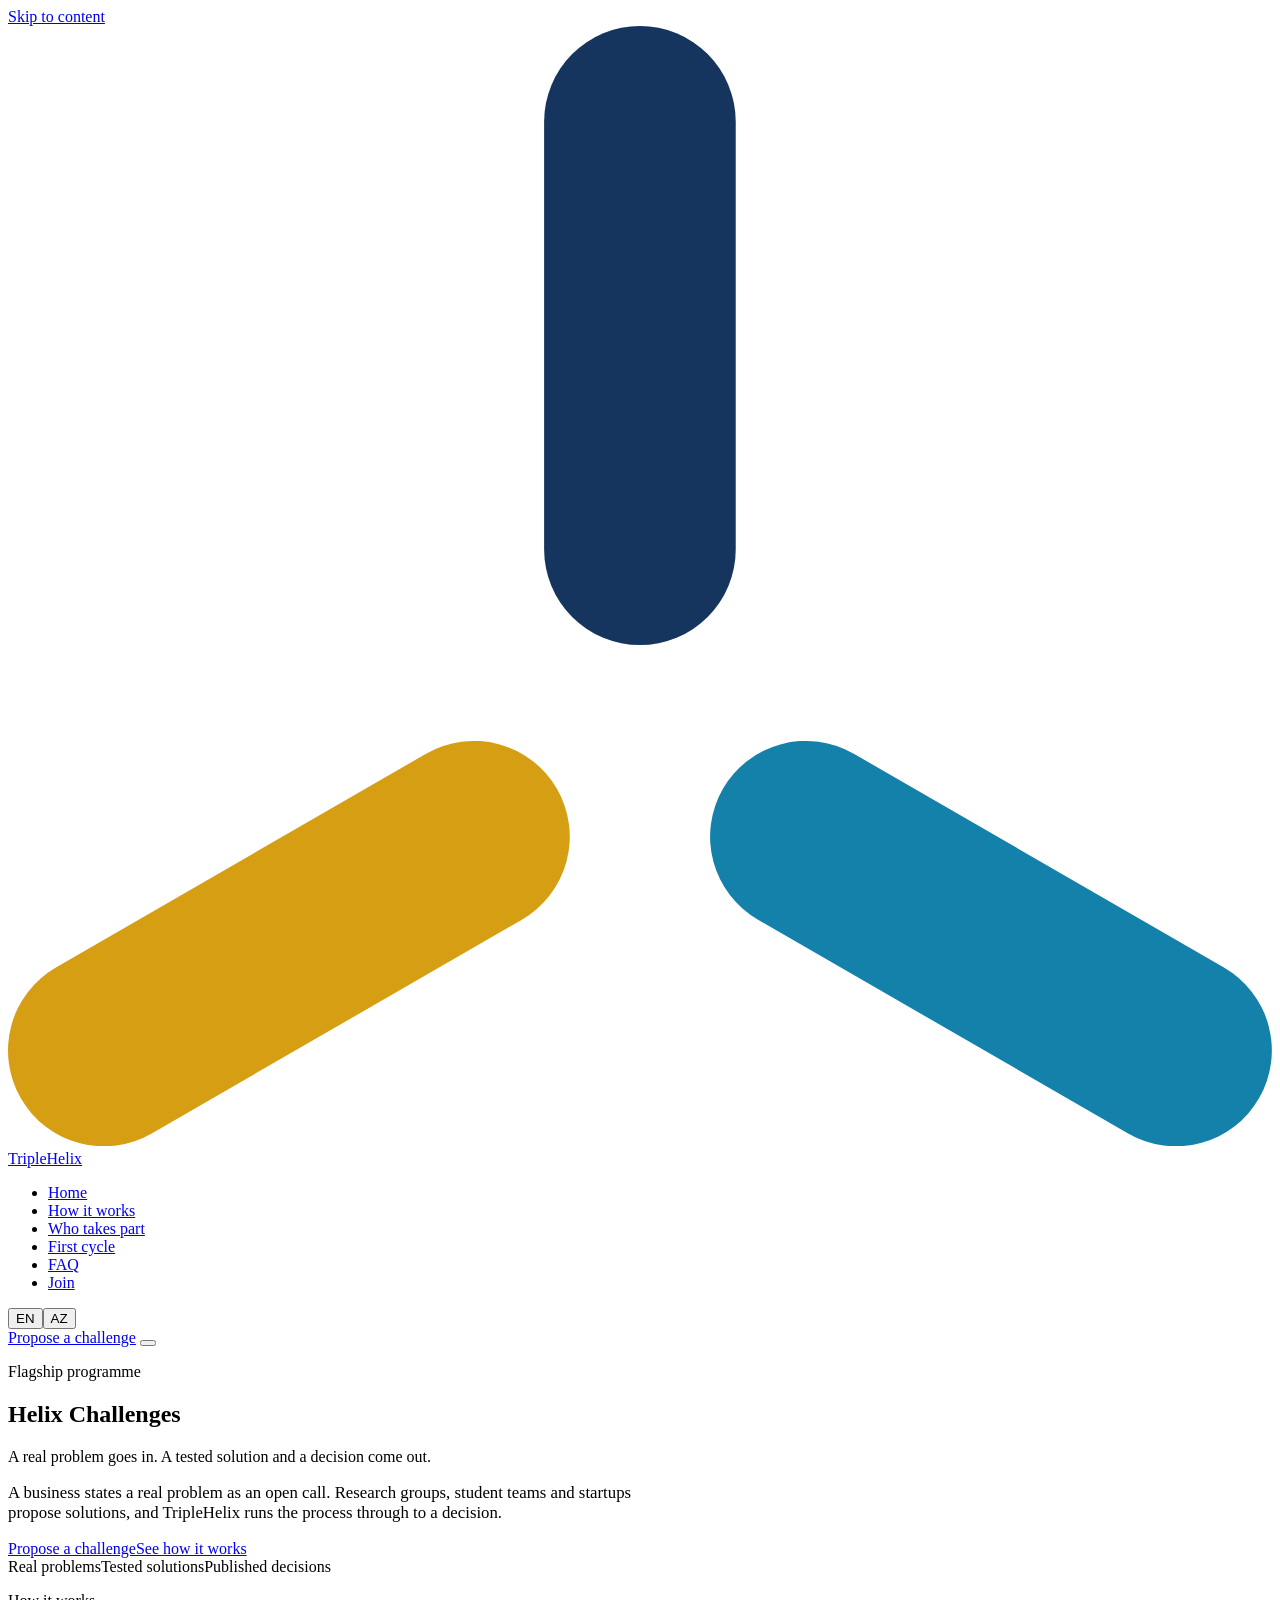
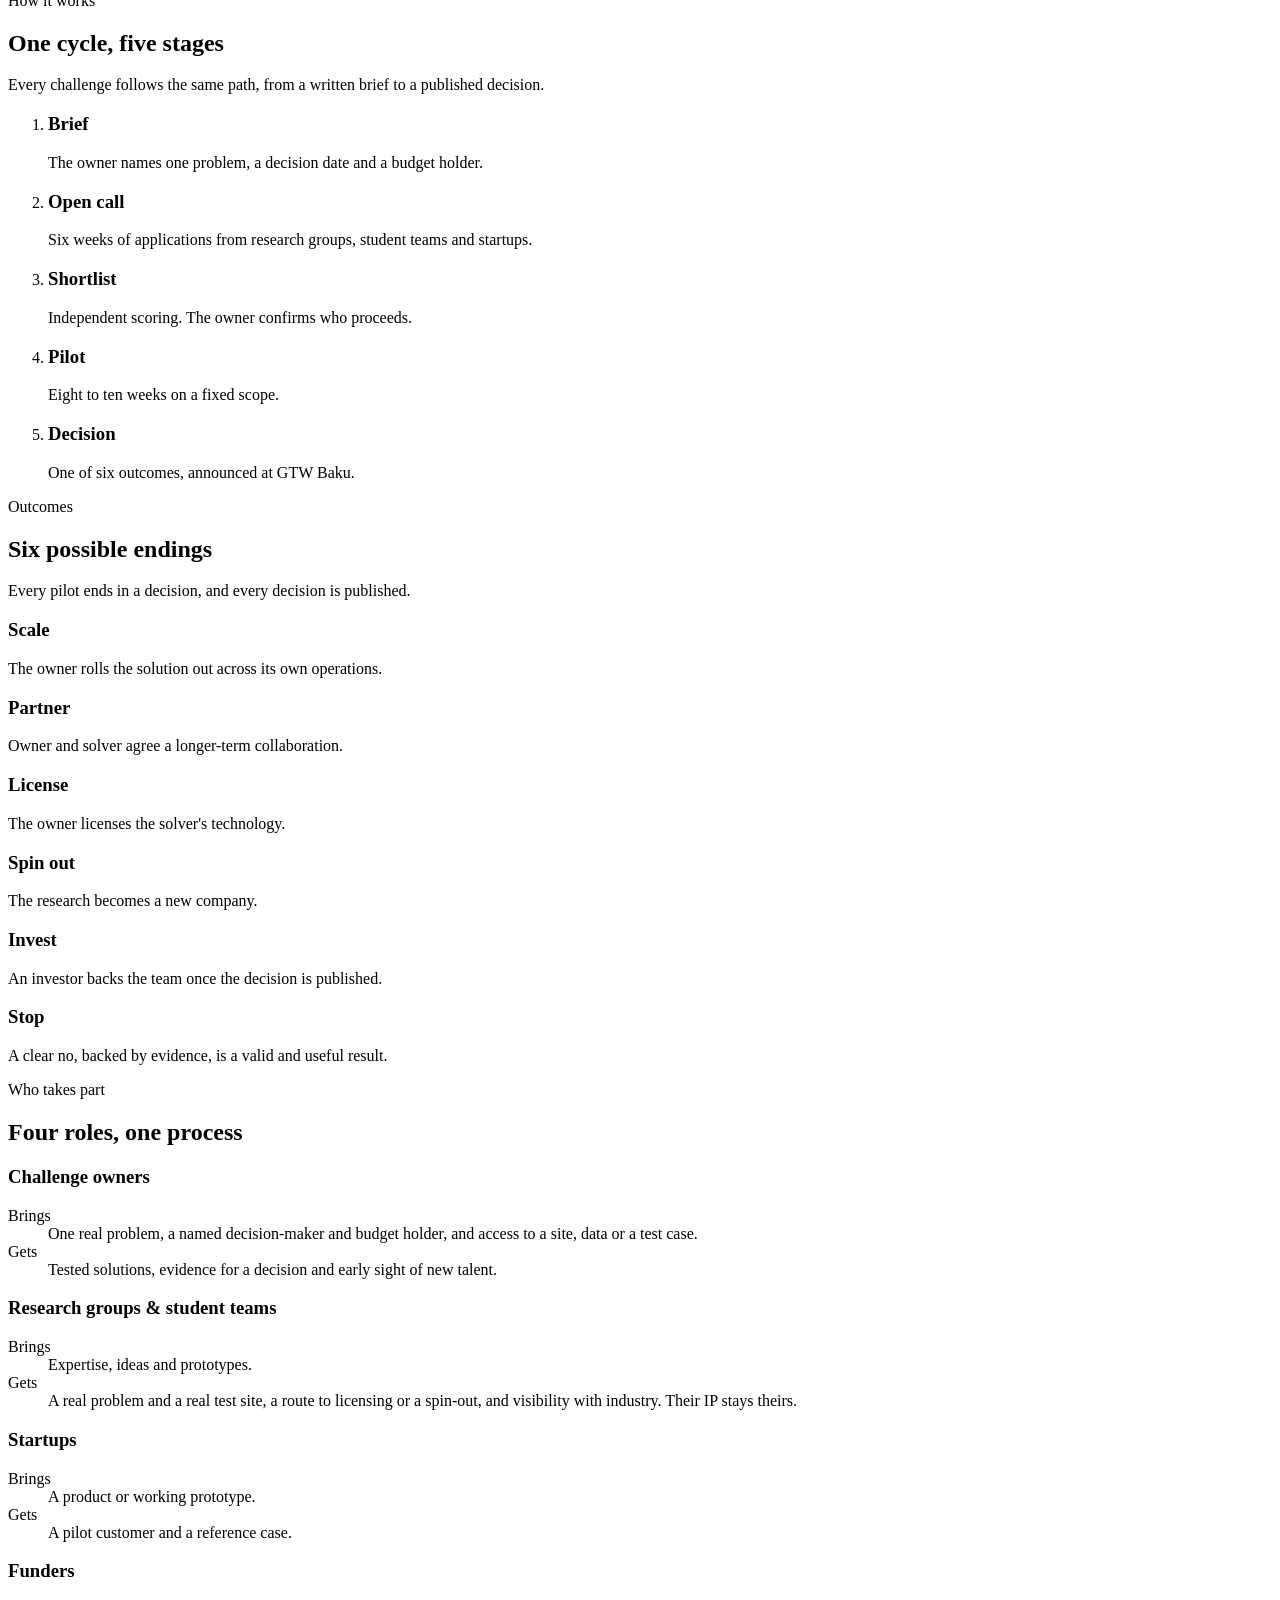
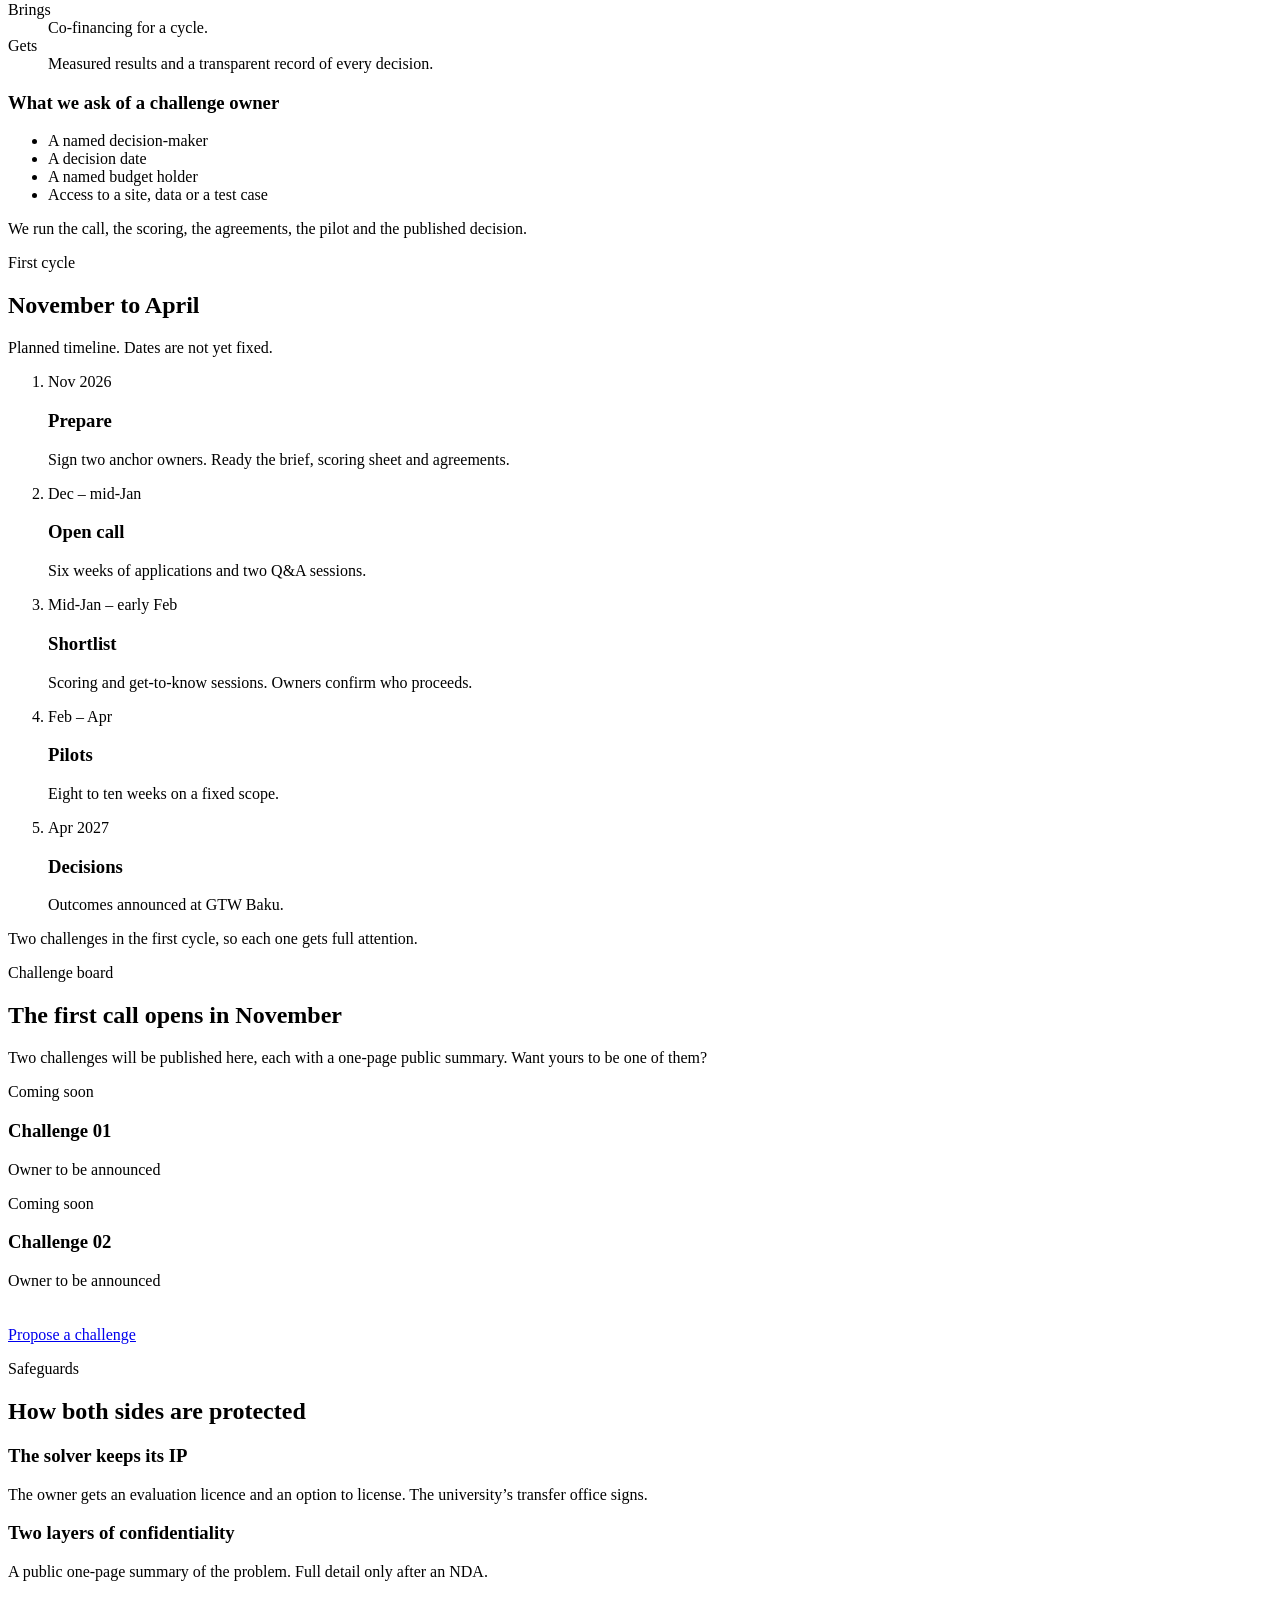
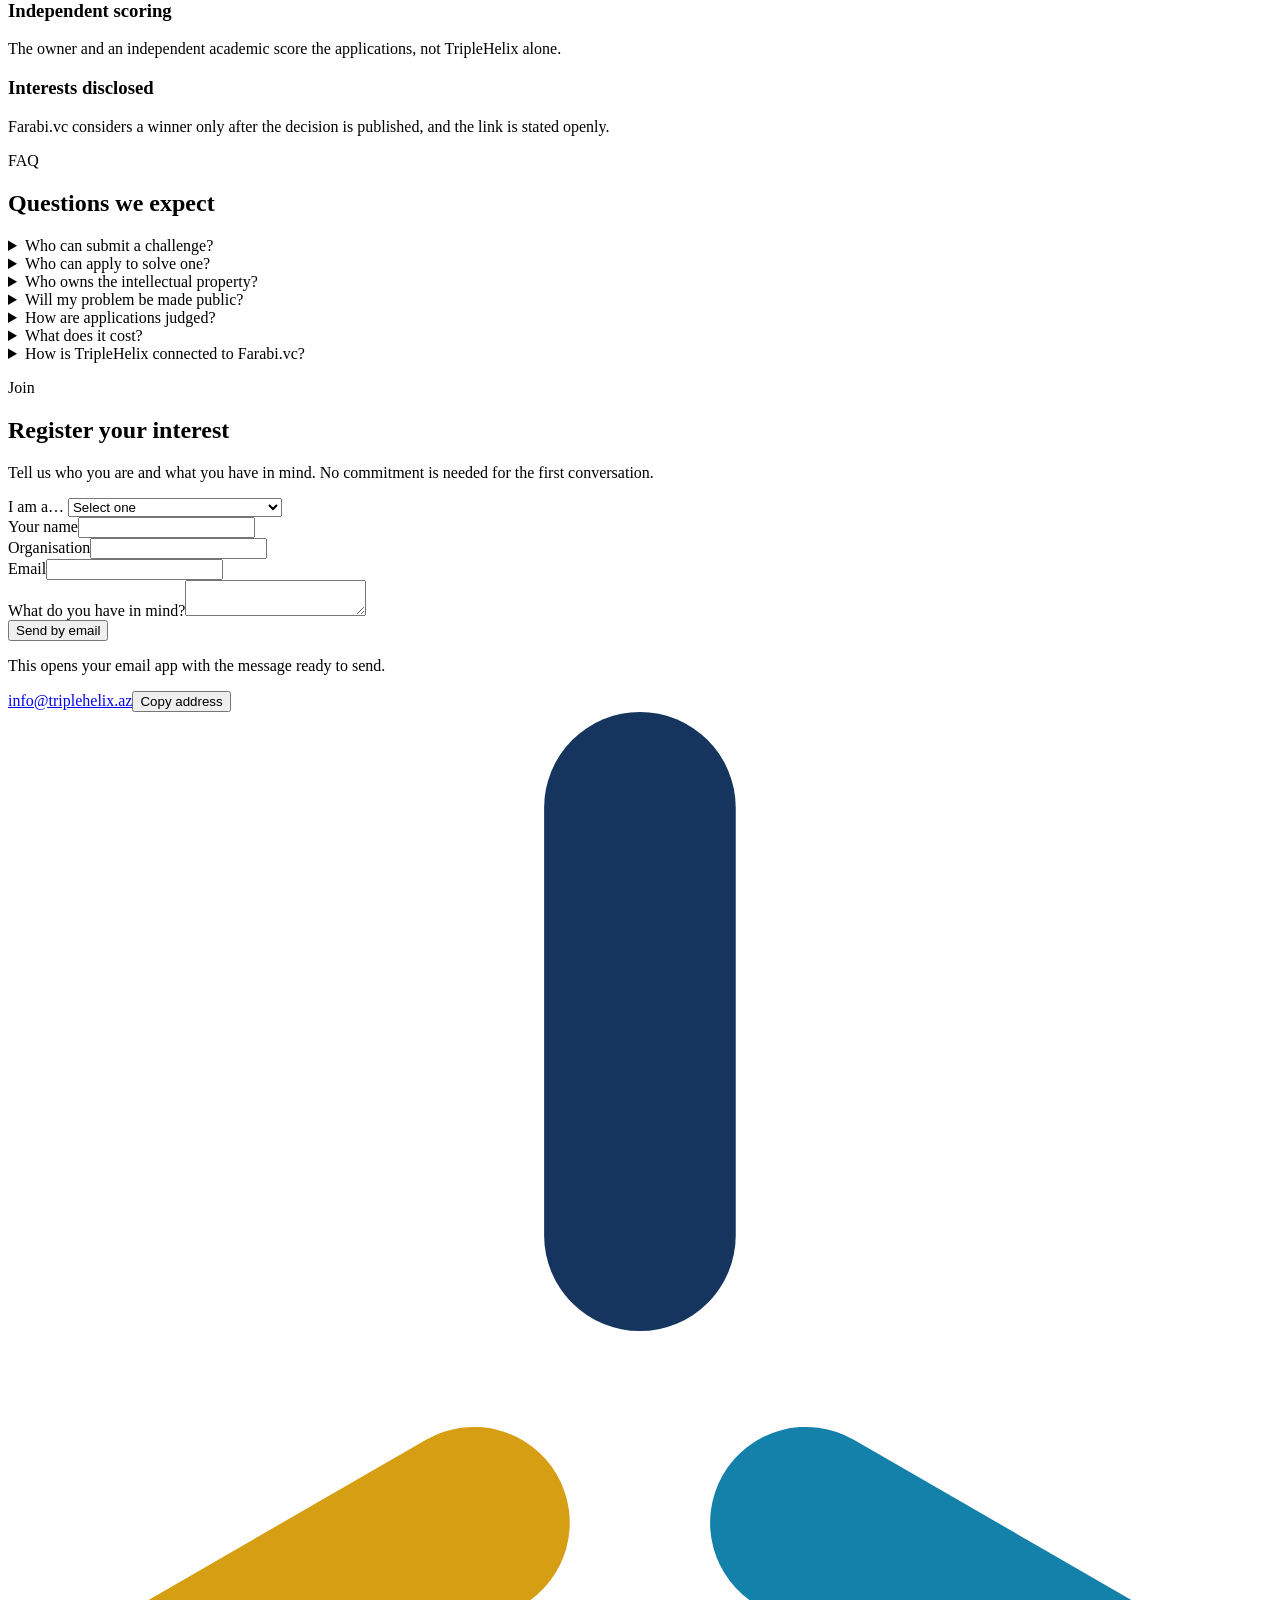
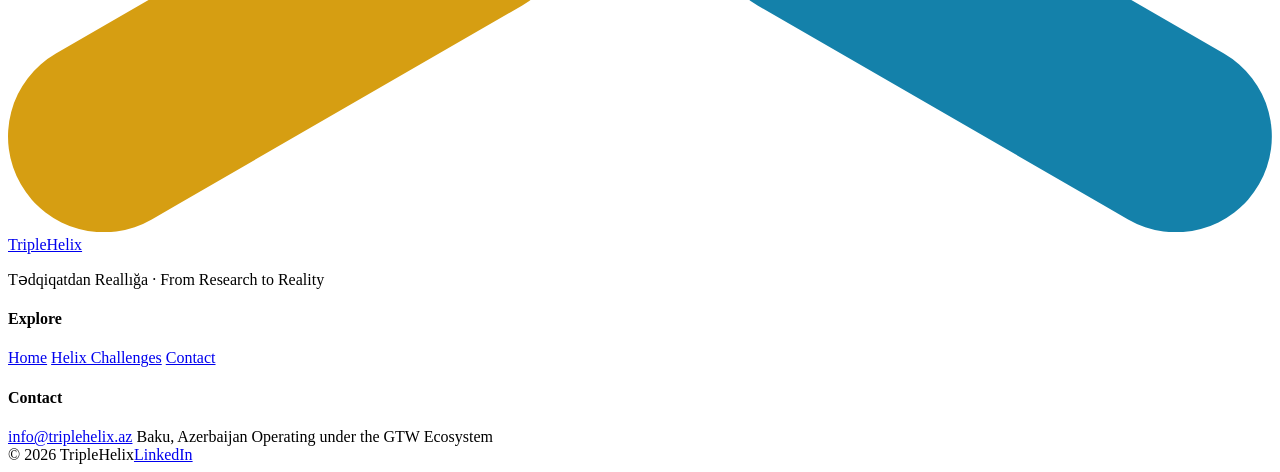
==== challenges.html @ 04ee08c2 "Add files via upload" ====
<!DOCTYPE html>
<html lang="en">
<head>
<meta charset="UTF-8">
<meta name="viewport" content="width=device-width, initial-scale=1, viewport-fit=cover">
<title>Helix Challenges — TripleHelix</title>
<meta name="description" content="Helix Challenges: a real problem goes in, a tested solution and a decision come out. An open-call programme by TripleHelix for businesses, research groups, student teams, startups and funders in Azerbaijan. / Real problem daxil olur, sınaqdan keçmiş həll və qərar çıxır.">
<link rel="canonical" href="https://triplehelix.az/challenges">
<meta name="theme-color" content="#FFFFFF">
<meta property="og:type" content="website">
<meta property="og:site_name" content="TripleHelix">
<meta property="og:title" content="Helix Challenges — TripleHelix">
<meta property="og:description" content="A real problem goes in. A tested solution and a decision come out.">
<meta property="og:url" content="https://triplehelix.az/challenges">
<meta property="og:image" content="https://triplehelix.az/assets/og-image.png">
<meta property="og:image:width" content="1200">
<meta property="og:image:height" content="630">
<meta name="twitter:card" content="summary_large_image">
<link rel="icon" href="assets/favicon.svg" type="image/svg+xml">
<link rel="icon" href="assets/favicon-32.png" sizes="32x32" type="image/png">
<link rel="icon" href="favicon.ico" sizes="any">
<link rel="apple-touch-icon" href="assets/apple-touch-icon.png">
<link rel="preload" href="assets/fonts/inter-latin-wght-normal.woff2" as="font" type="font/woff2" crossorigin>
<link rel="preload" href="assets/fonts/lora-latin-wght-normal.woff2" as="font" type="font/woff2" crossorigin>
<link rel="stylesheet" href="assets/fonts.css">
<link rel="stylesheet" href="assets/styles.css">
<script>document.documentElement.classList.add('js');</script>
<script type="application/ld+json">{"@context": "https://schema.org", "@type": "Organization", "name": "TripleHelix", "url": "https://triplehelix.az/", "logo": "https://triplehelix.az/assets/logo-512.png", "slogan": "From Research to Reality", "email": "info@triplehelix.az", "address": {"@type": "PostalAddress", "addressLocality": "Baku", "addressCountry": "AZ"}, "sameAs": ["https://www.linkedin.com/company/triple-helix-partners"], "description": "TripleHelix connects business and industry with education, science and innovation across Azerbaijan."}</script>
</head>
<body data-title-en="Helix Challenges — TripleHelix" data-title-az="Helix Challenges — TripleHelix">
<a class="skip" href="#main"><span data-i18n="skip">Skip to content</span></a>
<header class="site-header" id="top">
  <div class="container nav">
    <a class="brand" href="index.html" aria-label="TripleHelix"><svg class="mark" viewBox="7.13 5.50 85.75 76.00" aria-hidden="true" focusable="false"><line x1="50" y1="41" x2="50" y2="12" stroke="#16355E" stroke-width="13" stroke-linecap="round"/><line x1="61.26" y1="60.5" x2="86.37" y2="75" stroke="#1481AA" stroke-width="13" stroke-linecap="round"/><line x1="38.74" y1="60.5" x2="13.63" y2="75" stroke="#D69E12" stroke-width="13" stroke-linecap="round"/></svg><span>TripleHelix</span></a>
    <ul class="nav-links" id="navLinks">
      <li><a href="index.html"><span data-i18n="nf_home">Home</span></a></li>
      <li><a href="#how"><span data-i18n="nv1">How it works</span></a></li>
      <li><a href="#roles"><span data-i18n="ch_who">Who takes part</span></a></li>
      <li><a href="#cycle"><span data-i18n="nv2">First cycle</span></a></li>
      <li><a href="#faq"><span data-i18n="nv3">FAQ</span></a></li>
      <li><a href="#join"><span data-i18n="nv4">Join</span></a></li>
    </ul>
    <div class="nav-tools">
      <div class="lang" role="group" aria-label="Language"><button type="button" data-lang="en" aria-pressed="true">EN</button><button type="button" data-lang="az" aria-pressed="false">AZ</button></div>
      <a class="btn btn--primary btn--sm" href="#join"><span data-i18n="b_propose">Propose a challenge</span></a>
      <button class="nav-toggle" id="navToggle" type="button" aria-expanded="false" aria-controls="navLinks" aria-label="Menu" data-i18n-aria="aria_menu"><span></span></button>
    </div>
  </div>
</header>
<main id="main">
<section class="hero"><div class="container">
  <span class="bars" aria-hidden="true"><i></i><i></i><i></i></span>
  <p class="eyebrow" data-i18n="e_flag">Flagship programme</p>
  <h1>Helix Challenges</h1>
  <p class="lede" data-i18n="ch_lead">A real problem goes in. A tested solution and a decision come out.</p>
  <p class="small" style="max-width:40rem;font-size:1.05rem;color:var(--body)" data-i18n="ch_i">A business states a real problem as an open call. Research groups, student teams and startups propose solutions, and TripleHelix runs the process through to a decision.</p>
  <div class="actions"><a class="btn btn--primary" href="#join"><span data-i18n="b_propose">Propose a challenge</span></a><a class="btn btn--ghost" href="#how"><span data-i18n="b_how">See how it works</span></a></div>
  <div class="chips"><span class="chip" data-i18n="cc1">Real problems</span><span class="chip" data-i18n="cc2">Tested solutions</span><span class="chip" data-i18n="cc3">Published decisions</span></div>
</div></section>
<section class="section" id="how"><div class="container">
  <div class="section-head"><span class="bars" aria-hidden="true"><i></i><i></i><i></i></span><p class="eyebrow" data-i18n="nv1">How it works</p><h2 data-i18n="hw_h">One cycle, five stages</h2><p class="intro" data-i18n="hw_i">Every challenge follows the same path, from a written brief to a published decision.</p></div>
  <ol class="steps"><li class="step"><div class="step-body"><h3 data-i18n="st1h">Brief</h3><p data-i18n="st1p">The owner names one problem, a decision date and a budget holder.</p></div></li><li class="step"><div class="step-body"><h3 data-i18n="st2h">Open call</h3><p data-i18n="st2p">Six weeks of applications from research groups, student teams and startups.</p></div></li><li class="step"><div class="step-body"><h3 data-i18n="st3h">Shortlist</h3><p data-i18n="st3p">Independent scoring. The owner confirms who proceeds.</p></div></li><li class="step"><div class="step-body"><h3 data-i18n="st4h">Pilot</h3><p data-i18n="st4p">Eight to ten weeks on a fixed scope.</p></div></li><li class="step"><div class="step-body"><h3 data-i18n="st5h">Decision</h3><p data-i18n="st5p">One of six outcomes, announced at GTW Baku.</p></div></li></ol>
</div></section>
<section class="section section--tint" id="outcomes"><div class="container">
  <div class="section-head"><span class="bars" aria-hidden="true"><i></i><i></i><i></i></span><p class="eyebrow" data-i18n="nv5">Outcomes</p><h2 data-i18n="oc_h">Six possible endings</h2><p class="intro" data-i18n="oc_i">Every pilot ends in a decision, and every decision is published.</p></div>
  <div class="grid grid-3"><article class="card outcome card--plain"><h3 data-i18n="o1">Scale</h3><p data-i18n="od1">The owner rolls the solution out across its own operations.</p></article><article class="card outcome card--plain"><h3 data-i18n="o2">Partner</h3><p data-i18n="od2">Owner and solver agree a longer-term collaboration.</p></article><article class="card outcome card--plain"><h3 data-i18n="o3">License</h3><p data-i18n="od3">The owner licenses the solver's technology.</p></article><article class="card outcome card--plain"><h3 data-i18n="o4">Spin out</h3><p data-i18n="od4">The research becomes a new company.</p></article><article class="card outcome card--plain"><h3 data-i18n="o5">Invest</h3><p data-i18n="od5">An investor backs the team once the decision is published.</p></article><article class="card outcome card--plain"><h3 data-i18n="o6">Stop</h3><p data-i18n="od6">A clear no, backed by evidence, is a valid and useful result.</p></article></div>
</div></section>
<section class="section" id="roles"><div class="container">
  <div class="section-head"><span class="bars" aria-hidden="true"><i></i><i></i><i></i></span><p class="eyebrow" data-i18n="ch_who">Who takes part</p><h2 data-i18n="ro_h">Four roles, one process</h2></div>
  <div class="grid grid-2"><article class="card role"><h3 data-i18n="ro1h">Challenge owners</h3><dl><div><dt><span data-i18n="lb">Brings</span></dt><dd><span data-i18n="ro1b">One real problem, a named decision-maker and budget holder, and access to a site, data or a test case.</span></dd></div><div><dt><span data-i18n="lg">Gets</span></dt><dd><span data-i18n="ro1g">Tested solutions, evidence for a decision and early sight of new talent.</span></dd></div></dl></article><article class="card role"><h3 data-i18n="ro2h">Research groups &amp; student teams</h3><dl><div><dt><span data-i18n="lb">Brings</span></dt><dd><span data-i18n="ro2b">Expertise, ideas and prototypes.</span></dd></div><div><dt><span data-i18n="lg">Gets</span></dt><dd><span data-i18n="ro2g">A real problem and a real test site, a route to licensing or a spin-out, and visibility with industry. Their IP stays theirs.</span></dd></div></dl></article><article class="card role"><h3 data-i18n="ro3h">Startups</h3><dl><div><dt><span data-i18n="lb">Brings</span></dt><dd><span data-i18n="ro3b">A product or working prototype.</span></dd></div><div><dt><span data-i18n="lg">Gets</span></dt><dd><span data-i18n="ro3g">A pilot customer and a reference case.</span></dd></div></dl></article><article class="card role"><h3 data-i18n="ro4h">Funders</h3><dl><div><dt><span data-i18n="lb">Brings</span></dt><dd><span data-i18n="ro4b">Co-financing for a cycle.</span></dd></div><div><dt><span data-i18n="lg">Gets</span></dt><dd><span data-i18n="ro4g">Measured results and a transparent record of every decision.</span></dd></div></dl></article></div>
  <div class="asks">
    <h3 data-i18n="oc2_h">What we ask of a challenge owner</h3>
    <ul><li data-i18n="ask1">A named decision-maker</li><li data-i18n="ask2">A decision date</li><li data-i18n="ask3">A named budget holder</li><li data-i18n="ask4">Access to a site, data or a test case</li></ul>
    <p class="small" data-i18n="ask_we">We run the call, the scoring, the agreements, the pilot and the published decision.</p>
  </div>
</div></section>
<section class="section section--tint" id="cycle"><div class="container">
  <div class="section-head"><span class="bars" aria-hidden="true"><i></i><i></i><i></i></span><p class="eyebrow" data-i18n="nv2">First cycle</p><h2 data-i18n="cy_h">November to April</h2><p class="intro" data-i18n="cy_i">Planned timeline. Dates are not yet fixed.</p></div>
  <ol class="steps"><li class="step"><div class="step-body"><span class="when" data-i18n="tw1">Nov 2026</span><h3 data-i18n="t1h">Prepare</h3><p data-i18n="t1p">Sign two anchor owners. Ready the brief, scoring sheet and agreements.</p></div></li><li class="step"><div class="step-body"><span class="when" data-i18n="tw2">Dec – mid-Jan</span><h3 data-i18n="t2h">Open call</h3><p data-i18n="t2p">Six weeks of applications and two Q&amp;A sessions.</p></div></li><li class="step"><div class="step-body"><span class="when" data-i18n="tw3">Mid-Jan – early Feb</span><h3 data-i18n="t3h">Shortlist</h3><p data-i18n="t3p">Scoring and get-to-know sessions. Owners confirm who proceeds.</p></div></li><li class="step"><div class="step-body"><span class="when" data-i18n="tw4">Feb – Apr</span><h3 data-i18n="t4h">Pilots</h3><p data-i18n="t4p">Eight to ten weeks on a fixed scope.</p></div></li><li class="step"><div class="step-body"><span class="when" data-i18n="tw5">Apr 2027</span><h3 data-i18n="t5h">Decisions</h3><p data-i18n="t5p">Outcomes announced at GTW Baku.</p></div></li></ol>
  <p class="note" data-i18n="cy_note">Two challenges in the first cycle, so each one gets full attention.</p>
</div></section>
<section class="section" id="board"><div class="container">
  <div class="section-head"><span class="bars" aria-hidden="true"><i></i><i></i><i></i></span><p class="eyebrow" data-i18n="bd_e">Challenge board</p><h2 data-i18n="bd_h">The first call opens in November</h2><p class="intro" data-i18n="bd_i">Two challenges will be published here, each with a one-page public summary. Want yours to be one of them?</p></div>
  <div class="grid grid-2">
    <div class="slot"><span class="pill" data-i18n="bd_p">Coming soon</span><h3 data-i18n="bd_s1">Challenge 01</h3><p data-i18n="bd_t">Owner to be announced</p></div>
    <div class="slot"><span class="pill" data-i18n="bd_p">Coming soon</span><h3 data-i18n="bd_s2">Challenge 02</h3><p data-i18n="bd_t">Owner to be announced</p></div>
  </div>
  <div class="actions" style="margin-top:2.25rem"><a class="btn btn--primary" href="#join"><span data-i18n="b_propose">Propose a challenge</span></a></div>
</div></section>
<section class="section section--tint" id="safeguards"><div class="container">
  <div class="section-head"><span class="bars" aria-hidden="true"><i></i><i></i><i></i></span><p class="eyebrow" data-i18n="nv6">Safeguards</p><h2 data-i18n="sg_h">How both sides are protected</h2></div>
  <div class="grid grid-2"><article class="card"><h3 data-i18n="sg1h">The solver keeps its IP</h3><p data-i18n="sg1p">The owner gets an evaluation licence and an option to license. The university&rsquo;s transfer office signs.</p></article><article class="card"><h3 data-i18n="sg2h">Two layers of confidentiality</h3><p data-i18n="sg2p">A public one-page summary of the problem. Full detail only after an NDA.</p></article><article class="card"><h3 data-i18n="sg3h">Independent scoring</h3><p data-i18n="sg3p">The owner and an independent academic score the applications, not TripleHelix alone.</p></article><article class="card"><h3 data-i18n="sg4h">Interests disclosed</h3><p data-i18n="sg4p">Farabi.vc considers a winner only after the decision is published, and the link is stated openly.</p></article></div>
</div></section>
<section class="section" id="faq"><div class="container">
  <div class="section-head"><span class="bars" aria-hidden="true"><i></i><i></i><i></i></span><p class="eyebrow" data-i18n="nv3">FAQ</p><h2 data-i18n="fq_h">Questions we expect</h2></div>
  <div class="faq"><details><summary data-i18n="q_1q">Who can submit a challenge?</summary><p data-i18n="q_1a">Any company or organisation with a real problem, a named decision-maker and a named budget holder.</p></details><details><summary data-i18n="q_2q">Who can apply to solve one?</summary><p data-i18n="q_2a">Research groups, student teams and startups.</p></details><details><summary data-i18n="q_3q">Who owns the intellectual property?</summary><p data-i18n="q_3a">The solver keeps its IP. The owner receives an evaluation licence and an option to license. For research groups, the university&rsquo;s transfer office signs.</p></details><details><summary data-i18n="q_4q">Will my problem be made public?</summary><p data-i18n="q_4a">Only a one-page summary. Full detail is shared after an NDA.</p></details><details><summary data-i18n="q_5q">How are applications judged?</summary><p data-i18n="q_5a">The challenge owner and an independent academic score them. TripleHelix does not decide alone.</p></details><details><summary data-i18n="q_6q">What does it cost?</summary><p data-i18n="q_6a">Terms for the first cycle are being finalised. Register your interest and we will send them before the call opens.</p></details><details><summary data-i18n="q_7q">How is TripleHelix connected to Farabi.vc?</summary><p data-i18n="q_7a">Both are part of the same ecosystem. Farabi.vc considers a winner only after the decision is published, and the link is stated openly.</p></details></div>
</div></section>
<section class="section section--blue" id="join"><div class="container">
  <div class="section-head"><span class="bars" aria-hidden="true"><i></i><i></i><i></i></span><p class="eyebrow" data-i18n="nv4">Join</p><h2 data-i18n="jn_h">Register your interest</h2><p class="intro" data-i18n="jn_i">Tell us who you are and what you have in mind. No commitment is needed for the first conversation.</p></div>
  <form class="form-card" id="join-form" data-mailto="info@triplehelix.az" novalidate>
  <div class="form-grid">
    <div class="field field--full"><label for="join-form-role"><span data-i18n="f_role">I am a…</span></label>
      <select id="join-form-role" name="role" required><option value="" disabled selected data-i18n="f_sel">Select one</option><option value="fr1" data-i18n="fr1">Challenge owner</option><option value="fr2" data-i18n="fr2">Research group or student team</option><option value="fr3" data-i18n="fr3">Startup</option><option value="fr4" data-i18n="fr4">Funder</option><option value="fr5" data-i18n="fr5">Something else</option></select></div>
    <div class="field"><label for="join-form-name"><span data-i18n="f_name">Your name</span></label><input id="join-form-name" name="name" type="text" autocomplete="name" required></div>
    <div class="field"><label for="join-form-org"><span data-i18n="f_org">Organisation</span></label><input id="join-form-org" name="org" type="text" autocomplete="organization"></div>
    <div class="field field--full"><label for="join-form-email"><span data-i18n="f_email">Email</span></label><input id="join-form-email" name="email" type="email" autocomplete="email" required></div>
    <div class="field field--full"><label for="join-form-msg"><span data-i18n="f_msg">What do you have in mind?</span></label><textarea id="join-form-msg" name="msg" required></textarea></div>
  </div>
  <div class="form-foot">
    <button class="btn btn--primary" type="submit"><span data-i18n="b_send">Send by email</span></button>
    <p class="small" data-i18n="f_note">This opens your email app with the message ready to send.</p>
    <div class="mailrow"><a href="mailto:info@triplehelix.az">info@triplehelix.az</a><button class="copy" type="button" data-copy="info@triplehelix.az"><span data-i18n="b_copy">Copy address</span></button></div>
    <p class="small form-status" role="status" aria-live="polite" hidden></p>
  </div>
</form>
</div></section>
</main>
<footer class="site-footer">
  <div class="container">
    <div class="foot-grid">
      <div>
        <a class="brand" href="index.html" aria-label="TripleHelix"><svg class="mark" viewBox="7.13 5.50 85.75 76.00" aria-hidden="true" focusable="false"><line x1="50" y1="41" x2="50" y2="12" stroke="#16355E" stroke-width="13" stroke-linecap="round"/><line x1="61.26" y1="60.5" x2="86.37" y2="75" stroke="#1481AA" stroke-width="13" stroke-linecap="round"/><line x1="38.74" y1="60.5" x2="13.63" y2="75" stroke="#D69E12" stroke-width="13" stroke-linecap="round"/></svg><span>TripleHelix</span></a>
        <p class="foot-tag">Tədqiqatdan Reallığa &middot; From Research to Reality</p>
      </div>
      <div>
        <h4 data-i18n="nf_explore">Explore</h4>
        <a href="index.html"><span data-i18n="nf_home">Home</span></a>
        <a href="challenges.html">Helix Challenges</a>
        <a href="index.html#contact"><span data-i18n="n5">Contact</span></a>
      </div>
      <div>
        <h4 data-i18n="nf_contact">Contact</h4>
        <a href="mailto:info@triplehelix.az">info@triplehelix.az</a>
        <span data-i18n="m1">Baku, Azerbaijan</span>
        <span data-i18n="m3">Operating under the GTW Ecosystem</span>
      </div>
    </div>
    <div class="foot-bottom"><span>&copy; 2026 TripleHelix</span><a href="https://www.linkedin.com/company/triple-helix-partners" rel="noopener" target="_blank">LinkedIn</a></div>
  </div>
</footer>
<script src="assets/i18n-az.js"></script>
<script src="assets/app.js"></script>
</body>
</html>
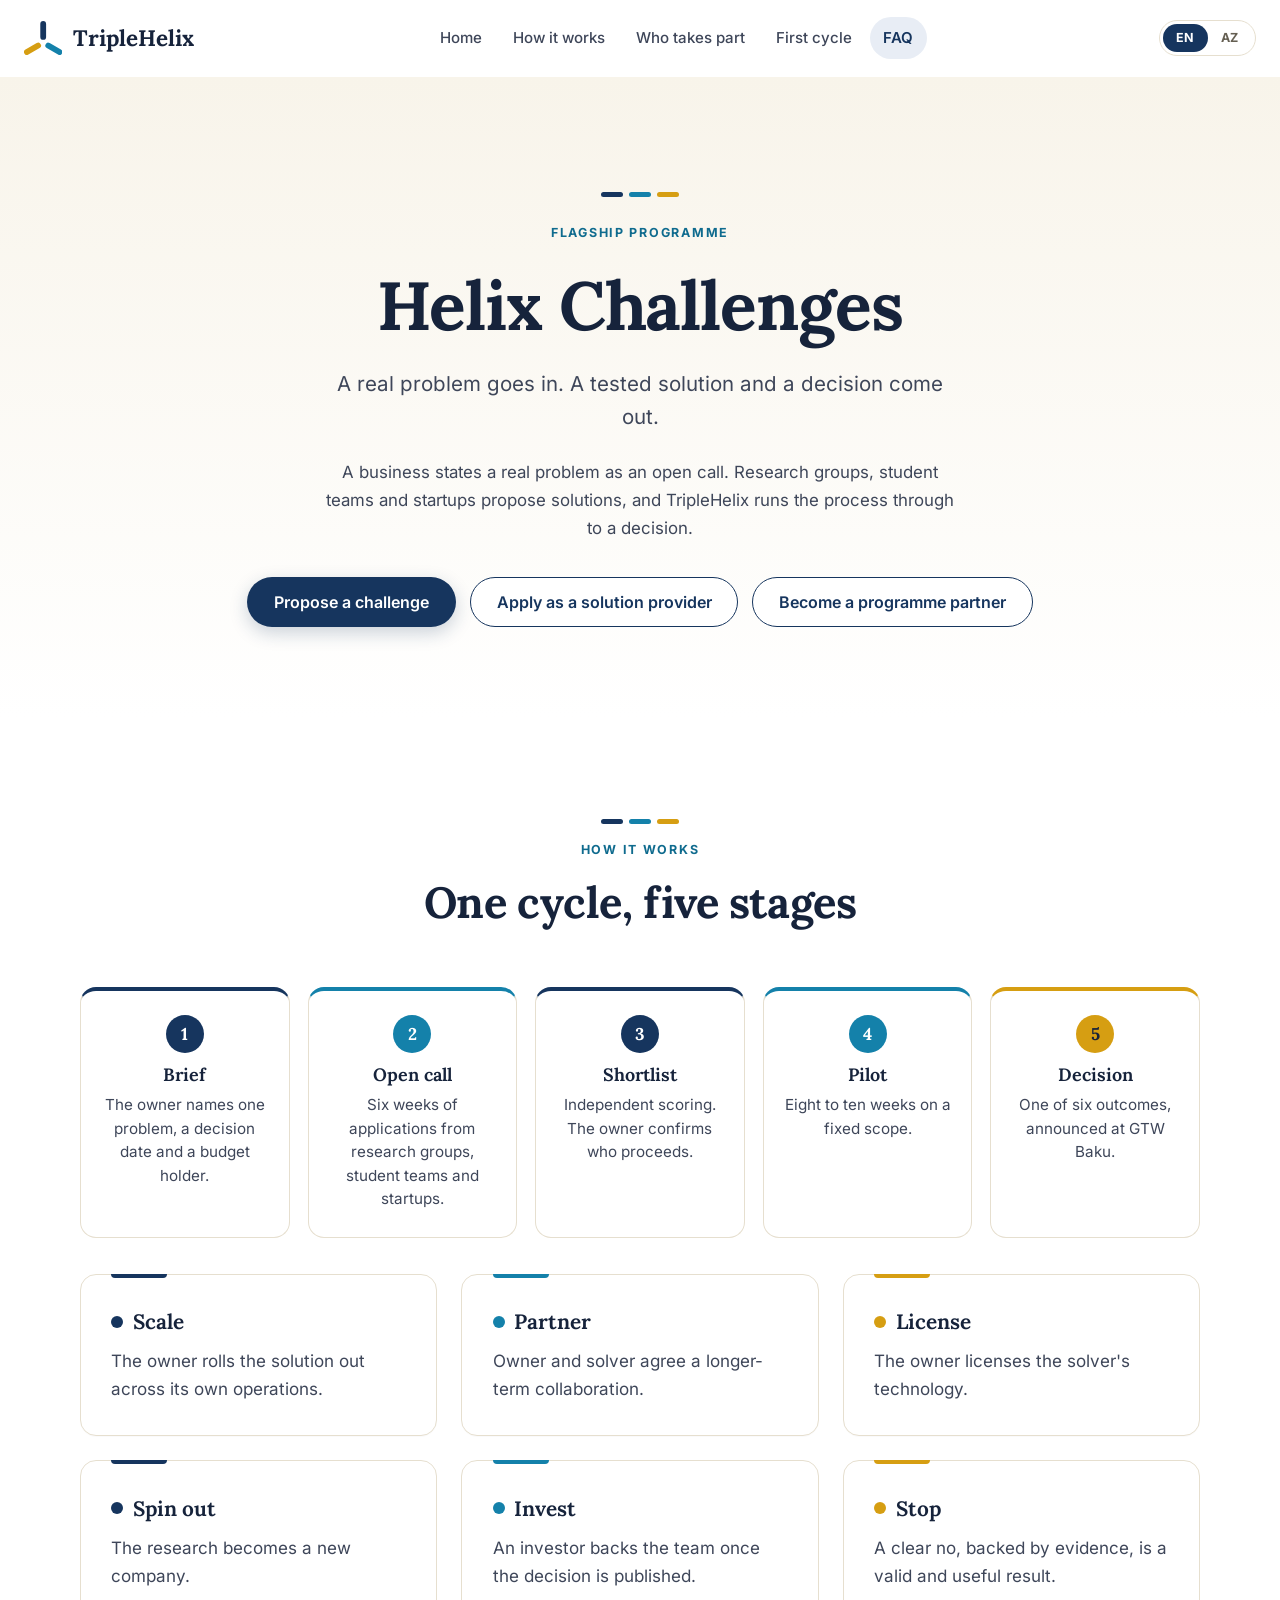
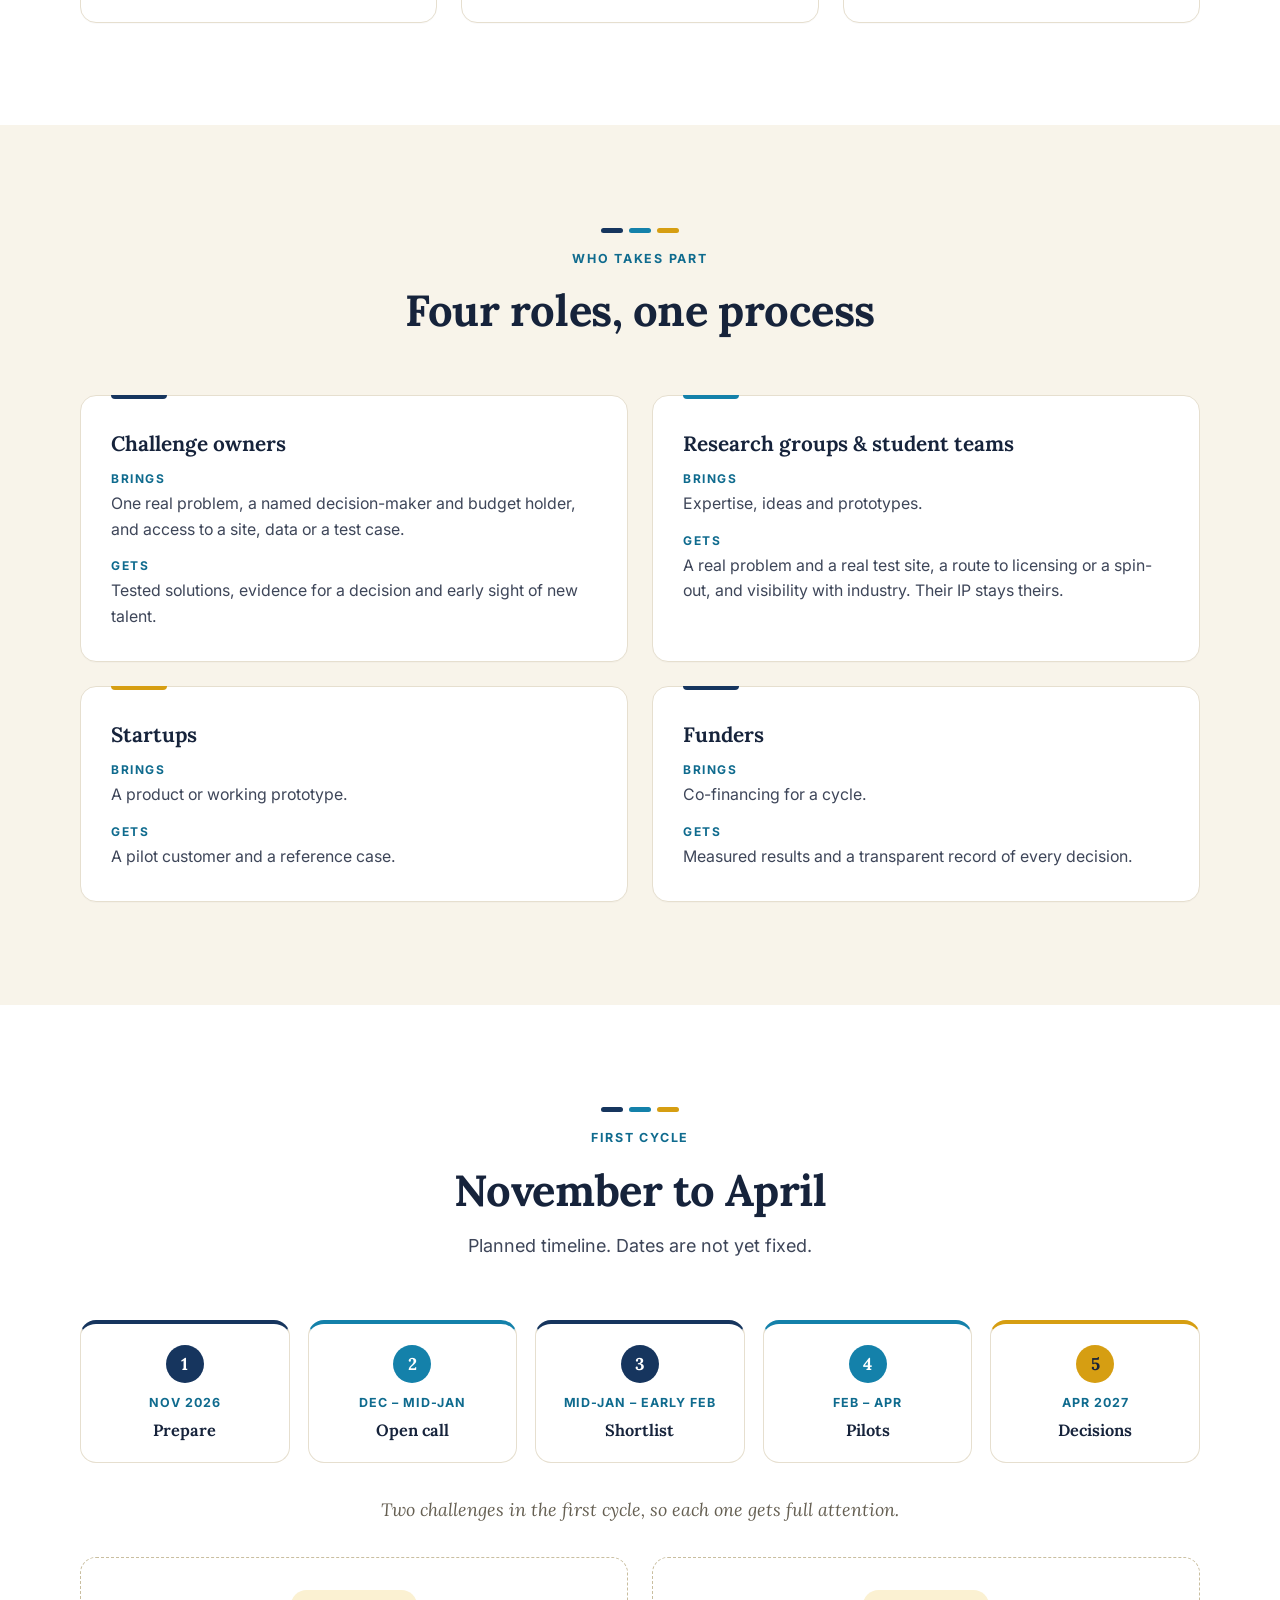
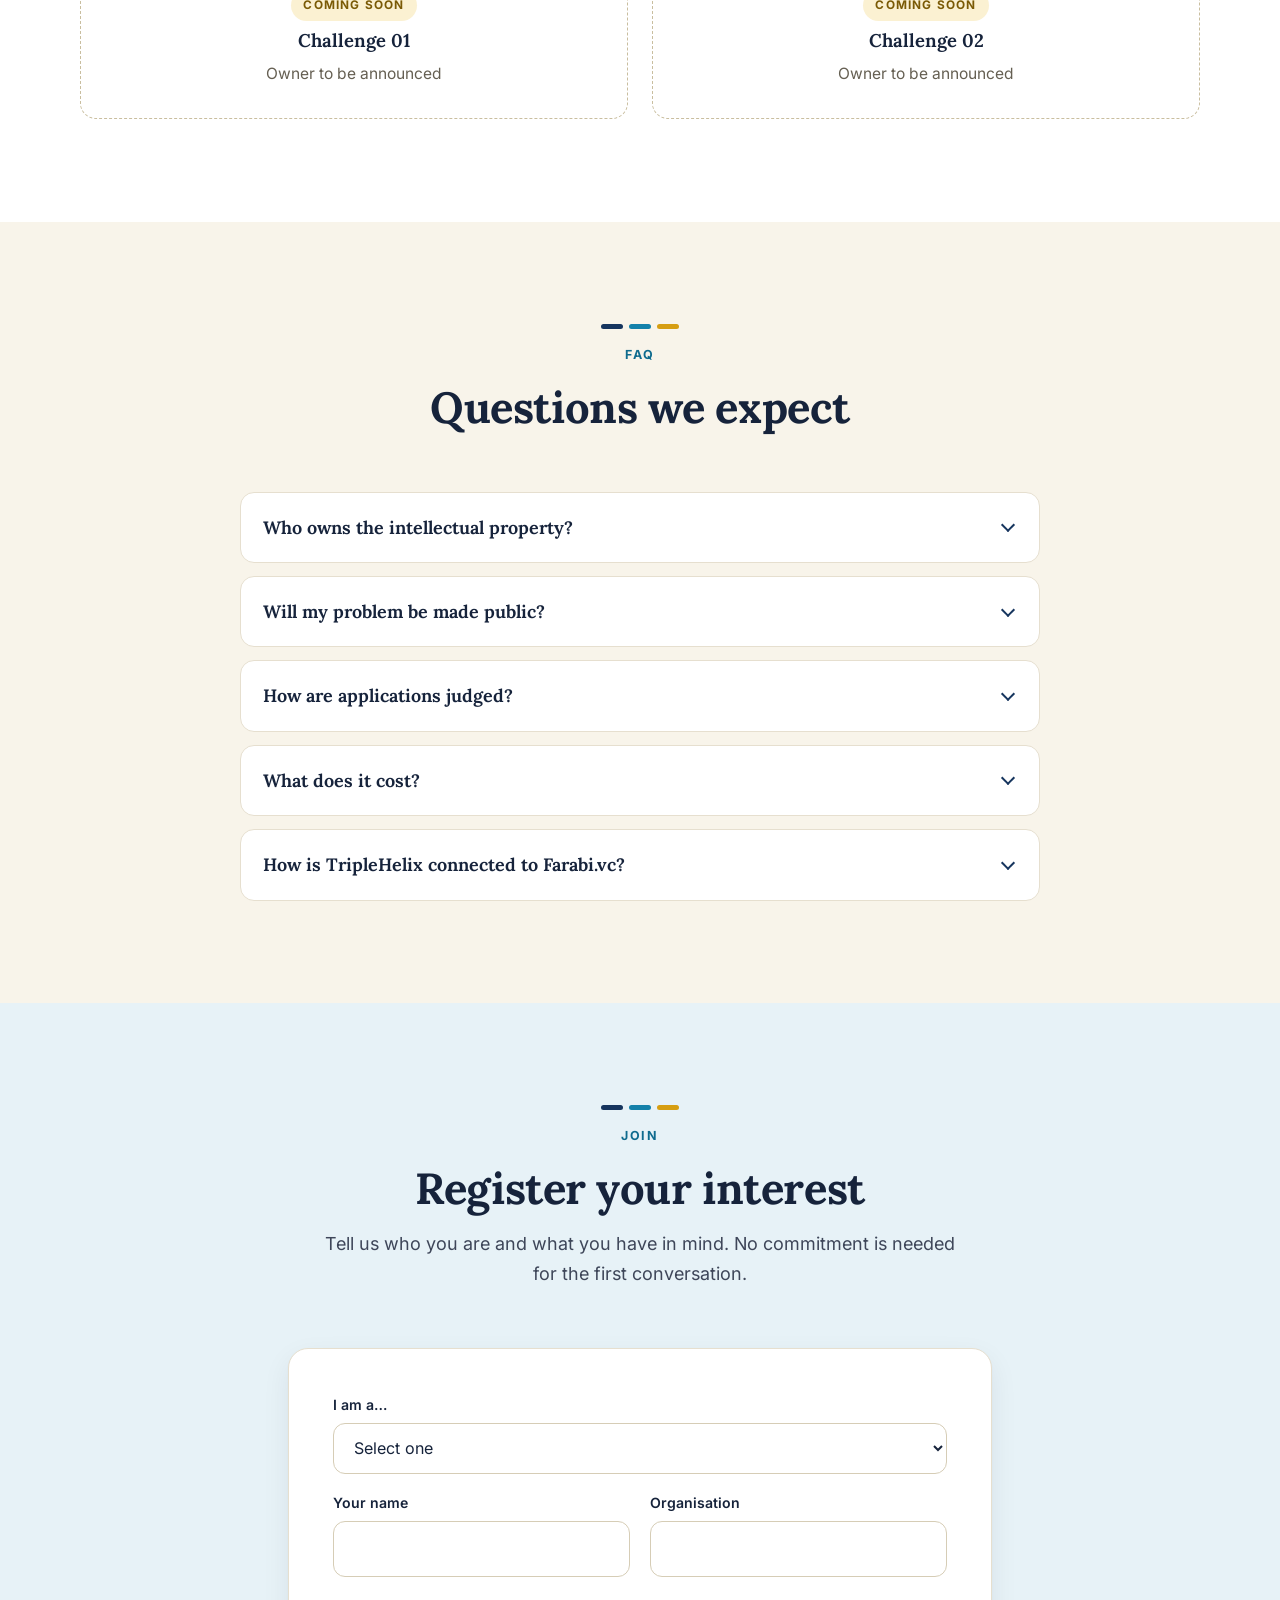
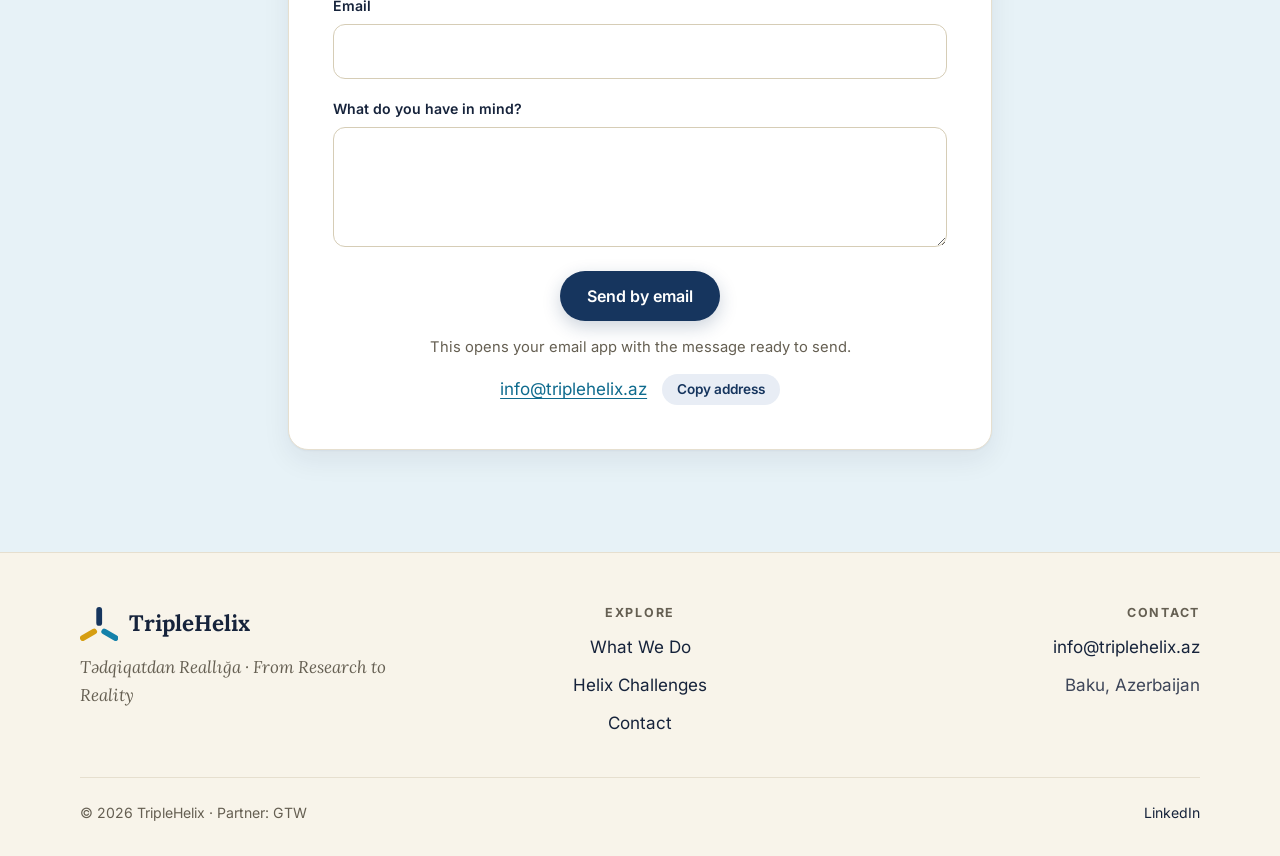
==== commit 5c0d382a: "Add files via upload" ====
--- a/challenges.html
+++ b/challenges.html
@@ -4,7 +4,7 @@
 <meta charset="UTF-8">
 <meta name="viewport" content="width=device-width, initial-scale=1, viewport-fit=cover">
 <title>Helix Challenges — TripleHelix</title>
-<meta name="description" content="Helix Challenges: a real problem goes in, a tested solution and a decision come out. An open-call programme by TripleHelix for businesses, research groups, student teams, startups and funders in Azerbaijan. / Real problem daxil olur, sınaqdan keçmiş həll və qərar çıxır.">
+<meta name="description" content="Helix Challenges: a real problem goes in, a tested solution and a decision come out. An open-call programme by TripleHelix for businesses, research groups, student teams, startups and funders in Azerbaijan.">
 <link rel="canonical" href="https://triplehelix.az/challenges">
 <meta name="theme-color" content="#FFFFFF">
 <meta property="og:type" content="website">
@@ -25,7 +25,7 @@
 <link rel="stylesheet" href="assets/fonts.css">
 <link rel="stylesheet" href="assets/styles.css">
 <script>document.documentElement.classList.add('js');</script>
-<script type="application/ld+json">{"@context": "https://schema.org", "@type": "Organization", "name": "TripleHelix", "url": "https://triplehelix.az/", "logo": "https://triplehelix.az/assets/logo-512.png", "slogan": "From Research to Reality", "email": "info@triplehelix.az", "address": {"@type": "PostalAddress", "addressLocality": "Baku", "addressCountry": "AZ"}, "sameAs": ["https://www.linkedin.com/company/triple-helix-partners"], "description": "TripleHelix connects business and industry with education, science and innovation across Azerbaijan."}</script>
+<script type="application/ld+json">{"@context": "https://schema.org", "@type": "Organization", "name": "TripleHelix", "url": "https://triplehelix.az/", "logo": "https://triplehelix.az/assets/logo-512.png", "slogan": "From Research to Reality", "email": "info@triplehelix.az", "address": {"@type": "PostalAddress", "addressLocality": "Baku", "addressCountry": "AZ"}, "sameAs": ["https://www.linkedin.com/company/triple-helix-partners"], "description": "TripleHelix is a collaboration platform connecting business, science, education and government in Azerbaijan."}</script>
 </head>
 <body data-title-en="Helix Challenges — TripleHelix" data-title-az="Helix Challenges — TripleHelix">
 <a class="skip" href="#main"><span data-i18n="skip">Skip to content</span></a>
@@ -38,7 +38,6 @@
       <li><a href="#roles"><span data-i18n="ch_who">Who takes part</span></a></li>
       <li><a href="#cycle"><span data-i18n="nv2">First cycle</span></a></li>
       <li><a href="#faq"><span data-i18n="nv3">FAQ</span></a></li>
-      <li><a href="#join"><span data-i18n="nv4">Join</span></a></li>
     </ul>
     <div class="nav-tools">
       <div class="lang" role="group" aria-label="Language"><button type="button" data-lang="en" aria-pressed="true">EN</button><button type="button" data-lang="az" aria-pressed="false">AZ</button></div>
@@ -53,47 +52,30 @@
   <p class="eyebrow" data-i18n="e_flag">Flagship programme</p>
   <h1>Helix Challenges</h1>
   <p class="lede" data-i18n="ch_lead">A real problem goes in. A tested solution and a decision come out.</p>
-  <p class="small" style="max-width:40rem;font-size:1.05rem;color:var(--body)" data-i18n="ch_i">A business states a real problem as an open call. Research groups, student teams and startups propose solutions, and TripleHelix runs the process through to a decision.</p>
-  <div class="actions"><a class="btn btn--primary" href="#join"><span data-i18n="b_propose">Propose a challenge</span></a><a class="btn btn--ghost" href="#how"><span data-i18n="b_how">See how it works</span></a></div>
-  <div class="chips"><span class="chip" data-i18n="cc1">Real problems</span><span class="chip" data-i18n="cc2">Tested solutions</span><span class="chip" data-i18n="cc3">Published decisions</span></div>
+  <p style="max-width:40rem;font-size:1.05rem;color:var(--body)" data-i18n="ch_i">A business states a real problem as an open call. Research groups, student teams and startups propose solutions, and TripleHelix runs the process through to a decision.</p>
+  <div class="actions"><a class="btn btn--primary" href="#join" data-role="fr1"><span data-i18n="b_propose">Propose a challenge</span></a><a class="btn btn--ghost" href="#join" data-role="fr2"><span data-i18n="b_apply">Apply as a solution provider</span></a><a class="btn btn--ghost" href="#join" data-role="fr4"><span data-i18n="b_partner">Become a programme partner</span></a></div>
 </div></section>
 <section class="section" id="how"><div class="container">
-  <div class="section-head"><span class="bars" aria-hidden="true"><i></i><i></i><i></i></span><p class="eyebrow" data-i18n="nv1">How it works</p><h2 data-i18n="hw_h">One cycle, five stages</h2><p class="intro" data-i18n="hw_i">Every challenge follows the same path, from a written brief to a published decision.</p></div>
+  <div class="section-head"><span class="bars" aria-hidden="true"><i></i><i></i><i></i></span><p class="eyebrow" data-i18n="nv1">How it works</p><h2 data-i18n="hw_h">One cycle, five stages</h2></div>
   <ol class="steps"><li class="step"><div class="step-body"><h3 data-i18n="st1h">Brief</h3><p data-i18n="st1p">The owner names one problem, a decision date and a budget holder.</p></div></li><li class="step"><div class="step-body"><h3 data-i18n="st2h">Open call</h3><p data-i18n="st2p">Six weeks of applications from research groups, student teams and startups.</p></div></li><li class="step"><div class="step-body"><h3 data-i18n="st3h">Shortlist</h3><p data-i18n="st3p">Independent scoring. The owner confirms who proceeds.</p></div></li><li class="step"><div class="step-body"><h3 data-i18n="st4h">Pilot</h3><p data-i18n="st4p">Eight to ten weeks on a fixed scope.</p></div></li><li class="step"><div class="step-body"><h3 data-i18n="st5h">Decision</h3><p data-i18n="st5p">One of six outcomes, announced at GTW Baku.</p></div></li></ol>
+  <div class="grid grid-3" style="margin-top:2.25rem"><article class="card outcome card--plain"><h3 data-i18n="o1">Scale</h3><p data-i18n="od1">The owner rolls the solution out across its own operations.</p></article><article class="card outcome card--plain"><h3 data-i18n="o2">Partner</h3><p data-i18n="od2">Owner and solver agree a longer-term collaboration.</p></article><article class="card outcome card--plain"><h3 data-i18n="o3">License</h3><p data-i18n="od3">The owner licenses the solver's technology.</p></article><article class="card outcome card--plain"><h3 data-i18n="o4">Spin out</h3><p data-i18n="od4">The research becomes a new company.</p></article><article class="card outcome card--plain"><h3 data-i18n="o5">Invest</h3><p data-i18n="od5">An investor backs the team once the decision is published.</p></article><article class="card outcome card--plain"><h3 data-i18n="o6">Stop</h3><p data-i18n="od6">A clear no, backed by evidence, is a valid and useful result.</p></article></div>
 </div></section>
-<section class="section section--tint" id="outcomes"><div class="container">
-  <div class="section-head"><span class="bars" aria-hidden="true"><i></i><i></i><i></i></span><p class="eyebrow" data-i18n="nv5">Outcomes</p><h2 data-i18n="oc_h">Six possible endings</h2><p class="intro" data-i18n="oc_i">Every pilot ends in a decision, and every decision is published.</p></div>
-  <div class="grid grid-3"><article class="card outcome card--plain"><h3 data-i18n="o1">Scale</h3><p data-i18n="od1">The owner rolls the solution out across its own operations.</p></article><article class="card outcome card--plain"><h3 data-i18n="o2">Partner</h3><p data-i18n="od2">Owner and solver agree a longer-term collaboration.</p></article><article class="card outcome card--plain"><h3 data-i18n="o3">License</h3><p data-i18n="od3">The owner licenses the solver's technology.</p></article><article class="card outcome card--plain"><h3 data-i18n="o4">Spin out</h3><p data-i18n="od4">The research becomes a new company.</p></article><article class="card outcome card--plain"><h3 data-i18n="o5">Invest</h3><p data-i18n="od5">An investor backs the team once the decision is published.</p></article><article class="card outcome card--plain"><h3 data-i18n="o6">Stop</h3><p data-i18n="od6">A clear no, backed by evidence, is a valid and useful result.</p></article></div>
-</div></section>
-<section class="section" id="roles"><div class="container">
+<section class="section section--tint" id="roles"><div class="container">
   <div class="section-head"><span class="bars" aria-hidden="true"><i></i><i></i><i></i></span><p class="eyebrow" data-i18n="ch_who">Who takes part</p><h2 data-i18n="ro_h">Four roles, one process</h2></div>
   <div class="grid grid-2"><article class="card role"><h3 data-i18n="ro1h">Challenge owners</h3><dl><div><dt><span data-i18n="lb">Brings</span></dt><dd><span data-i18n="ro1b">One real problem, a named decision-maker and budget holder, and access to a site, data or a test case.</span></dd></div><div><dt><span data-i18n="lg">Gets</span></dt><dd><span data-i18n="ro1g">Tested solutions, evidence for a decision and early sight of new talent.</span></dd></div></dl></article><article class="card role"><h3 data-i18n="ro2h">Research groups &amp; student teams</h3><dl><div><dt><span data-i18n="lb">Brings</span></dt><dd><span data-i18n="ro2b">Expertise, ideas and prototypes.</span></dd></div><div><dt><span data-i18n="lg">Gets</span></dt><dd><span data-i18n="ro2g">A real problem and a real test site, a route to licensing or a spin-out, and visibility with industry. Their IP stays theirs.</span></dd></div></dl></article><article class="card role"><h3 data-i18n="ro3h">Startups</h3><dl><div><dt><span data-i18n="lb">Brings</span></dt><dd><span data-i18n="ro3b">A product or working prototype.</span></dd></div><div><dt><span data-i18n="lg">Gets</span></dt><dd><span data-i18n="ro3g">A pilot customer and a reference case.</span></dd></div></dl></article><article class="card role"><h3 data-i18n="ro4h">Funders</h3><dl><div><dt><span data-i18n="lb">Brings</span></dt><dd><span data-i18n="ro4b">Co-financing for a cycle.</span></dd></div><div><dt><span data-i18n="lg">Gets</span></dt><dd><span data-i18n="ro4g">Measured results and a transparent record of every decision.</span></dd></div></dl></article></div>
-  <div class="asks">
-    <h3 data-i18n="oc2_h">What we ask of a challenge owner</h3>
-    <ul><li data-i18n="ask1">A named decision-maker</li><li data-i18n="ask2">A decision date</li><li data-i18n="ask3">A named budget holder</li><li data-i18n="ask4">Access to a site, data or a test case</li></ul>
-    <p class="small" data-i18n="ask_we">We run the call, the scoring, the agreements, the pilot and the published decision.</p>
-  </div>
 </div></section>
-<section class="section section--tint" id="cycle"><div class="container">
+<section class="section" id="cycle"><div class="container">
   <div class="section-head"><span class="bars" aria-hidden="true"><i></i><i></i><i></i></span><p class="eyebrow" data-i18n="nv2">First cycle</p><h2 data-i18n="cy_h">November to April</h2><p class="intro" data-i18n="cy_i">Planned timeline. Dates are not yet fixed.</p></div>
-  <ol class="steps"><li class="step"><div class="step-body"><span class="when" data-i18n="tw1">Nov 2026</span><h3 data-i18n="t1h">Prepare</h3><p data-i18n="t1p">Sign two anchor owners. Ready the brief, scoring sheet and agreements.</p></div></li><li class="step"><div class="step-body"><span class="when" data-i18n="tw2">Dec – mid-Jan</span><h3 data-i18n="t2h">Open call</h3><p data-i18n="t2p">Six weeks of applications and two Q&amp;A sessions.</p></div></li><li class="step"><div class="step-body"><span class="when" data-i18n="tw3">Mid-Jan – early Feb</span><h3 data-i18n="t3h">Shortlist</h3><p data-i18n="t3p">Scoring and get-to-know sessions. Owners confirm who proceeds.</p></div></li><li class="step"><div class="step-body"><span class="when" data-i18n="tw4">Feb – Apr</span><h3 data-i18n="t4h">Pilots</h3><p data-i18n="t4p">Eight to ten weeks on a fixed scope.</p></div></li><li class="step"><div class="step-body"><span class="when" data-i18n="tw5">Apr 2027</span><h3 data-i18n="t5h">Decisions</h3><p data-i18n="t5p">Outcomes announced at GTW Baku.</p></div></li></ol>
+  <ol class="steps steps--compact"><li class="step"><div class="step-body"><span class="when" data-i18n="tw1">Nov 2026</span><h3 data-i18n="t1h">Prepare</h3></div></li><li class="step"><div class="step-body"><span class="when" data-i18n="tw2">Dec – mid-Jan</span><h3 data-i18n="t2h">Open call</h3></div></li><li class="step"><div class="step-body"><span class="when" data-i18n="tw3">Mid-Jan – early Feb</span><h3 data-i18n="t3h">Shortlist</h3></div></li><li class="step"><div class="step-body"><span class="when" data-i18n="tw4">Feb – Apr</span><h3 data-i18n="t4h">Pilots</h3></div></li><li class="step"><div class="step-body"><span class="when" data-i18n="tw5">Apr 2027</span><h3 data-i18n="t5h">Decisions</h3></div></li></ol>
   <p class="note" data-i18n="cy_note">Two challenges in the first cycle, so each one gets full attention.</p>
-</div></section>
-<section class="section" id="board"><div class="container">
-  <div class="section-head"><span class="bars" aria-hidden="true"><i></i><i></i><i></i></span><p class="eyebrow" data-i18n="bd_e">Challenge board</p><h2 data-i18n="bd_h">The first call opens in November</h2><p class="intro" data-i18n="bd_i">Two challenges will be published here, each with a one-page public summary. Want yours to be one of them?</p></div>
-  <div class="grid grid-2">
+  <div class="grid grid-2" style="margin-top:2rem">
     <div class="slot"><span class="pill" data-i18n="bd_p">Coming soon</span><h3 data-i18n="bd_s1">Challenge 01</h3><p data-i18n="bd_t">Owner to be announced</p></div>
     <div class="slot"><span class="pill" data-i18n="bd_p">Coming soon</span><h3 data-i18n="bd_s2">Challenge 02</h3><p data-i18n="bd_t">Owner to be announced</p></div>
   </div>
-  <div class="actions" style="margin-top:2.25rem"><a class="btn btn--primary" href="#join"><span data-i18n="b_propose">Propose a challenge</span></a></div>
 </div></section>
-<section class="section section--tint" id="safeguards"><div class="container">
-  <div class="section-head"><span class="bars" aria-hidden="true"><i></i><i></i><i></i></span><p class="eyebrow" data-i18n="nv6">Safeguards</p><h2 data-i18n="sg_h">How both sides are protected</h2></div>
-  <div class="grid grid-2"><article class="card"><h3 data-i18n="sg1h">The solver keeps its IP</h3><p data-i18n="sg1p">The owner gets an evaluation licence and an option to license. The university&rsquo;s transfer office signs.</p></article><article class="card"><h3 data-i18n="sg2h">Two layers of confidentiality</h3><p data-i18n="sg2p">A public one-page summary of the problem. Full detail only after an NDA.</p></article><article class="card"><h3 data-i18n="sg3h">Independent scoring</h3><p data-i18n="sg3p">The owner and an independent academic score the applications, not TripleHelix alone.</p></article><article class="card"><h3 data-i18n="sg4h">Interests disclosed</h3><p data-i18n="sg4p">Farabi.vc considers a winner only after the decision is published, and the link is stated openly.</p></article></div>
-</div></section>
-<section class="section" id="faq"><div class="container">
+<section class="section section--tint" id="faq"><div class="container">
   <div class="section-head"><span class="bars" aria-hidden="true"><i></i><i></i><i></i></span><p class="eyebrow" data-i18n="nv3">FAQ</p><h2 data-i18n="fq_h">Questions we expect</h2></div>
-  <div class="faq"><details><summary data-i18n="q_1q">Who can submit a challenge?</summary><p data-i18n="q_1a">Any company or organisation with a real problem, a named decision-maker and a named budget holder.</p></details><details><summary data-i18n="q_2q">Who can apply to solve one?</summary><p data-i18n="q_2a">Research groups, student teams and startups.</p></details><details><summary data-i18n="q_3q">Who owns the intellectual property?</summary><p data-i18n="q_3a">The solver keeps its IP. The owner receives an evaluation licence and an option to license. For research groups, the university&rsquo;s transfer office signs.</p></details><details><summary data-i18n="q_4q">Will my problem be made public?</summary><p data-i18n="q_4a">Only a one-page summary. Full detail is shared after an NDA.</p></details><details><summary data-i18n="q_5q">How are applications judged?</summary><p data-i18n="q_5a">The challenge owner and an independent academic score them. TripleHelix does not decide alone.</p></details><details><summary data-i18n="q_6q">What does it cost?</summary><p data-i18n="q_6a">Terms for the first cycle are being finalised. Register your interest and we will send them before the call opens.</p></details><details><summary data-i18n="q_7q">How is TripleHelix connected to Farabi.vc?</summary><p data-i18n="q_7a">Both are part of the same ecosystem. Farabi.vc considers a winner only after the decision is published, and the link is stated openly.</p></details></div>
+  <div class="faq"><details><summary data-i18n="q_3q">Who owns the intellectual property?</summary><p data-i18n="q_3a">The solver keeps its IP. The owner receives an evaluation licence and an option to license. For research groups, the university&rsquo;s transfer office signs.</p></details><details><summary data-i18n="q_4q">Will my problem be made public?</summary><p data-i18n="q_4a">Only a one-page summary. Full detail is shared after an NDA.</p></details><details><summary data-i18n="q_5q">How are applications judged?</summary><p data-i18n="q_5a">The challenge owner and an independent academic score them. TripleHelix does not decide alone.</p></details><details><summary data-i18n="q_6q">What does it cost?</summary><p data-i18n="q_6a">Terms for the first cycle are being finalised. Register your interest and we will send them before the call opens.</p></details><details><summary data-i18n="q_7q">How is TripleHelix connected to Farabi.vc?</summary><p data-i18n="q_7a">Both are part of the same ecosystem. Farabi.vc considers a winner only after the decision is published, and the link is stated openly.</p></details></div>
 </div></section>
 <section class="section section--blue" id="join"><div class="container">
   <div class="section-head"><span class="bars" aria-hidden="true"><i></i><i></i><i></i></span><p class="eyebrow" data-i18n="nv4">Join</p><h2 data-i18n="jn_h">Register your interest</h2><p class="intro" data-i18n="jn_i">Tell us who you are and what you have in mind. No commitment is needed for the first conversation.</p></div>
@@ -124,7 +106,7 @@
       </div>
       <div>
         <h4 data-i18n="nf_explore">Explore</h4>
-        <a href="index.html"><span data-i18n="nf_home">Home</span></a>
+        <a href="services.html"><span data-i18n="n3">What We Do</span></a>
         <a href="challenges.html">Helix Challenges</a>
         <a href="index.html#contact"><span data-i18n="n5">Contact</span></a>
       </div>
@@ -132,10 +114,9 @@
         <h4 data-i18n="nf_contact">Contact</h4>
         <a href="mailto:info@triplehelix.az">info@triplehelix.az</a>
         <span data-i18n="m1">Baku, Azerbaijan</span>
-        <span data-i18n="m3">Operating under the GTW Ecosystem</span>
       </div>
     </div>
-    <div class="foot-bottom"><span>&copy; 2026 TripleHelix</span><a href="https://www.linkedin.com/company/triple-helix-partners" rel="noopener" target="_blank">LinkedIn</a></div>
+    <div class="foot-bottom"><span>&copy; 2026 TripleHelix &middot; <span data-i18n="ft_p">Partner: GTW</span></span><a href="https://www.linkedin.com/company/triple-helix-partners" rel="noopener" target="_blank">LinkedIn</a></div>
   </div>
 </footer>
 <script src="assets/i18n-az.js"></script>
--- a/assets/fonts.css
+++ b/assets/fonts.css
@@ -0,0 +1,48 @@
+@font-face {
+  font-family: 'Inter Variable';
+  font-style: normal;
+  font-display: swap;
+  font-weight: 100 900;
+  src: url(fonts/inter-latin-ext-wght-normal.woff2) format('woff2');
+  unicode-range: U+0100-02BA,U+02BD-02C5,U+02C7-02CC,U+02CE-02D7,U+02DD-02FF,U+0304,U+0308,U+0329,U+1D00-1DBF,U+1E00-1E9F,U+1EF2-1EFF,U+2020,U+20A0-20AB,U+20AD-20C0,U+2113,U+2C60-2C7F,U+A720-A7FF;
+}
+@font-face {
+  font-family: 'Inter Variable';
+  font-style: normal;
+  font-display: swap;
+  font-weight: 100 900;
+  src: url(fonts/inter-latin-wght-normal.woff2) format('woff2');
+  unicode-range: U+0000-00FF,U+0131,U+0152-0153,U+02BB-02BC,U+02C6,U+02DA,U+02DC,U+0304,U+0308,U+0329,U+2000-206F,U+20AC,U+2122,U+2191,U+2193,U+2212,U+2215,U+FEFF,U+FFFD;
+}
+@font-face {
+  font-family: 'Lora Variable';
+  font-style: normal;
+  font-display: swap;
+  font-weight: 400 700;
+  src: url(fonts/lora-latin-ext-wght-normal.woff2) format('woff2');
+  unicode-range: U+0100-02BA,U+02BD-02C5,U+02C7-02CC,U+02CE-02D7,U+02DD-02FF,U+0304,U+0308,U+0329,U+1D00-1DBF,U+1E00-1E9F,U+1EF2-1EFF,U+2020,U+20A0-20AB,U+20AD-20C0,U+2113,U+2C60-2C7F,U+A720-A7FF;
+}
+@font-face {
+  font-family: 'Lora Variable';
+  font-style: normal;
+  font-display: swap;
+  font-weight: 400 700;
+  src: url(fonts/lora-latin-wght-normal.woff2) format('woff2');
+  unicode-range: U+0000-00FF,U+0131,U+0152-0153,U+02BB-02BC,U+02C6,U+02DA,U+02DC,U+0304,U+0308,U+0329,U+2000-206F,U+20AC,U+2122,U+2191,U+2193,U+2212,U+2215,U+FEFF,U+FFFD;
+}
+@font-face {
+  font-family: 'Lora Variable';
+  font-style: italic;
+  font-display: swap;
+  font-weight: 400 700;
+  src: url(fonts/lora-latin-ext-wght-italic.woff2) format('woff2');
+  unicode-range: U+0100-02BA,U+02BD-02C5,U+02C7-02CC,U+02CE-02D7,U+02DD-02FF,U+0304,U+0308,U+0329,U+1D00-1DBF,U+1E00-1E9F,U+1EF2-1EFF,U+2020,U+20A0-20AB,U+20AD-20C0,U+2113,U+2C60-2C7F,U+A720-A7FF;
+}
+@font-face {
+  font-family: 'Lora Variable';
+  font-style: italic;
+  font-display: swap;
+  font-weight: 400 700;
+  src: url(fonts/lora-latin-wght-italic.woff2) format('woff2');
+  unicode-range: U+0000-00FF,U+0131,U+0152-0153,U+02BB-02BC,U+02C6,U+02DA,U+02DC,U+0304,U+0308,U+0329,U+2000-206F,U+20AC,U+2122,U+2191,U+2193,U+2212,U+2215,U+FEFF,U+FFFD;
+}
--- a/assets/styles.css
+++ b/assets/styles.css
@@ -0,0 +1,268 @@
+/* TripleHelix — design system
+   Light only. Lora (headings) + Inter (text). Everything is centred or on equal columns. */
+
+:root {
+  --white: #FFFFFF;
+  --tint: #F8F4EA;
+  --tint-2: #F1EAD7;
+  --line: #E6DFCF;
+  --ink: #16233B;
+  --body: #3E4659;
+  --muted: #655F52;
+  --navy: #16355E;
+  --blue: #1481AA;
+  --blue-ink: #0F6B8E;
+  --gold: #D69E12;
+  --navy-soft: #E8EDF5;
+  --blue-soft: #E7F2F7;
+  --gold-soft: #FBF1D2;
+  --serif: 'Lora Variable', 'Lora', Georgia, Cambria, 'Times New Roman', serif;
+  --sans: 'Inter Variable', 'Inter', system-ui, -apple-system, 'Segoe UI', Roboto, Arial, sans-serif;
+  --radius: 16px;
+  --shadow: 0 1px 2px rgba(22, 35, 59, 0.04), 0 10px 28px rgba(22, 35, 59, 0.07);
+  --container: 1120px;
+  --gutter: 24px;
+  --header-h: 76px;
+  color-scheme: light;
+}
+
+*, *::before, *::after { box-sizing: border-box; }
+html { scroll-behavior: smooth; scroll-padding-top: calc(var(--header-h) + 12px); -webkit-text-size-adjust: 100%; }
+body {
+  margin: 0; background: var(--white); color: var(--body);
+  font-family: var(--sans); font-size: 1.0625rem; line-height: 1.65;
+  -webkit-font-smoothing: antialiased; text-rendering: optimizeLegibility;
+  padding-top: env(safe-area-inset-top, 0px);
+}
+img, svg { max-width: 100%; }
+a { color: var(--blue-ink); text-underline-offset: 3px; }
+a:hover { color: var(--navy); }
+:focus-visible { outline: 3px solid var(--blue); outline-offset: 3px; border-radius: 4px; }
+.skip { position: absolute; left: 12px; top: -60px; background: var(--navy); color: #fff; padding: 10px 16px; border-radius: 8px; z-index: 200; text-decoration: none; }
+.skip:focus { top: 12px; }
+
+/* ---------- type scale ---------- */
+h1, h2, h3, h4 { font-family: var(--serif); color: var(--ink); margin: 0; text-wrap: balance; }
+h1 { font-size: clamp(2.5rem, 5.4vw, 4.25rem); line-height: 1.08; font-weight: 700; letter-spacing: -0.015em; }
+h2 { font-size: clamp(1.9rem, 3.4vw, 2.75rem); line-height: 1.15; font-weight: 700; letter-spacing: -0.01em; }
+h3 { font-size: 1.3rem; line-height: 1.3; font-weight: 650; }
+h4 { font-size: 1.1rem; line-height: 1.35; font-weight: 650; }
+p { margin: 0; }
+.lede { font-size: clamp(1.1rem, 1.6vw, 1.3rem); line-height: 1.6; color: var(--body); max-width: 40rem; margin-inline: auto; }
+.eyebrow { font-family: var(--sans); font-size: 0.78rem; font-weight: 700; letter-spacing: 0.14em; text-transform: uppercase; color: var(--blue-ink); }
+.small { font-size: 0.92rem; color: var(--muted); }
+
+/* the three-stick device from the logo, used as the one ornament */
+.bars { display: inline-flex; gap: 6px; align-items: center; }
+.bars i { display: block; width: 22px; height: 5px; border-radius: 3px; }
+.bars i:nth-child(1) { background: var(--navy); }
+.bars i:nth-child(2) { background: var(--blue); }
+.bars i:nth-child(3) { background: var(--gold); }
+
+/* ---------- layout ---------- */
+.container { width: 100%; max-width: calc(var(--container) + var(--gutter) * 2); margin-inline: auto; padding-inline: var(--gutter); }
+.section { padding-block: clamp(4.25rem, 8vw, 7rem); }
+.section--tint { background: var(--tint); }
+.section--blue { background: var(--blue-soft); }
+.section-head { max-width: 46rem; margin: 0 auto clamp(2.5rem, 5vw, 3.75rem); text-align: center; display: flex; flex-direction: column; align-items: center; gap: 1rem; }
+.section-head .intro { color: var(--body); font-size: 1.12rem; max-width: 40rem; }
+.center { text-align: center; }
+.actions { display: flex; flex-wrap: wrap; gap: 0.9rem; justify-content: center; }
+
+.grid { display: grid; gap: 1.5rem; }
+.grid-2 { grid-template-columns: repeat(2, minmax(0, 1fr)); }
+.grid-3 { grid-template-columns: repeat(3, minmax(0, 1fr)); }
+.grid-4 { grid-template-columns: repeat(4, minmax(0, 1fr)); }
+@media (max-width: 900px) { .grid-3, .grid-4 { grid-template-columns: repeat(2, minmax(0, 1fr)); } }
+@media (max-width: 640px) { .grid-2, .grid-3, .grid-4 { grid-template-columns: minmax(0, 1fr); } }
+/* a three-up grid whose last card would sit alone on two columns: centre it */
+@media (min-width: 641px) and (max-width: 900px) { .grid-3 > :last-child:nth-child(odd) { grid-column: 1 / -1; max-width: calc(50% - 0.75rem); justify-self: center; width: 100%; } }
+
+/* ---------- buttons ---------- */
+.btn {
+  display: inline-flex; align-items: center; justify-content: center; gap: 0.5rem;
+  font-family: var(--sans); font-weight: 600; font-size: 1rem; line-height: 1;
+  padding: 1rem 1.6rem; border-radius: 999px; border: 1.5px solid transparent;
+  text-decoration: none; cursor: pointer; transition: transform 0.15s, background 0.15s, border-color 0.15s, color 0.15s, box-shadow 0.15s;
+}
+.btn--primary { background: var(--navy); color: #fff; box-shadow: 0 6px 18px rgba(22, 53, 94, 0.22); }
+.btn--primary:hover { background: #0F2748; color: #fff; transform: translateY(-1px); }
+.btn--ghost { background: #fff; color: var(--navy); border-color: var(--navy); }
+.btn--ghost:hover { background: var(--navy-soft); color: var(--navy); }
+.btn--sm { padding: 0.72rem 1.2rem; font-size: 0.93rem; }
+
+/* ---------- header ---------- */
+.site-header { position: sticky; top: 0; z-index: 100; background: rgba(255, 255, 255, 0.92); backdrop-filter: saturate(150%) blur(10px); -webkit-backdrop-filter: saturate(150%) blur(10px); border-bottom: 1px solid transparent; transition: border-color 0.2s, box-shadow 0.2s; padding-top: env(safe-area-inset-top, 0px); }
+.site-header.scrolled { border-color: var(--line); box-shadow: 0 6px 20px rgba(22, 35, 59, 0.05); }
+.site-header .container { max-width: 1360px; }
+.nav { height: var(--header-h); display: flex; align-items: center; gap: 1.25rem; }
+.brand { display: inline-flex; align-items: center; gap: 0.65rem; text-decoration: none; color: var(--ink); justify-self: start; }
+.brand svg { height: 34px; width: 38.4px; flex: none; }
+.btn { white-space: nowrap; }
+.brand span { font-family: var(--serif); font-weight: 700; font-size: 1.4rem; letter-spacing: 0.005em; color: var(--ink); }
+.nav-links { display: flex; gap: 0.25rem; list-style: none; margin: 0 auto; padding: 0; justify-content: center; }
+.nav-links a { display: block; padding: 0.55rem 0.85rem; border-radius: 999px; font-size: 0.94rem; font-weight: 500; color: var(--body); text-decoration: none; transition: background 0.15s, color 0.15s; white-space: nowrap; }
+.nav-links a:hover { background: var(--tint); color: var(--ink); }
+.nav-links a.active { color: var(--navy); background: var(--navy-soft); font-weight: 600; }
+.nav-tools { display: flex; align-items: center; gap: 0.9rem; justify-self: end; }
+.lang { display: inline-flex; border: 1px solid var(--line); border-radius: 999px; padding: 3px; background: #fff; }
+.lang button { font: 700 0.78rem/1 var(--sans); letter-spacing: 0.06em; background: none; border: 0; color: var(--muted); padding: 0.5rem 0.8rem; border-radius: 999px; cursor: pointer; transition: background 0.15s, color 0.15s; }
+.lang button[aria-pressed="true"] { background: var(--navy); color: #fff; }
+.nav-toggle { display: none; width: 44px; height: 44px; border: 1px solid var(--line); background: #fff; border-radius: 12px; cursor: pointer; align-items: center; justify-content: center; }
+.nav-toggle span, .nav-toggle span::before, .nav-toggle span::after { display: block; width: 18px; height: 2px; background: var(--ink); border-radius: 2px; position: relative; transition: transform 0.2s, top 0.2s, opacity 0.2s; content: ""; }
+.nav-toggle span::before { position: absolute; top: -6px; }
+.nav-toggle span::after { position: absolute; top: 6px; }
+.nav-toggle[aria-expanded="true"] span { background: transparent; }
+.nav-toggle[aria-expanded="true"] span::before { top: 0; transform: rotate(45deg); }
+.nav-toggle[aria-expanded="true"] span::after { top: 0; transform: rotate(-45deg); }
+@media (max-width: 1500px) {
+  .nav-tools .btn { display: none; }
+}
+@media (max-width: 1240px) {
+  .nav { justify-content: space-between; }
+  .nav-tools { gap: 0.6rem; }
+  .nav-tools .btn { display: none; }
+  .nav-toggle { display: inline-flex; }
+  .nav-links { display: none; position: absolute; top: 100%; left: 0; right: 0; flex-direction: column; gap: 0; background: #fff; border-bottom: 1px solid var(--line); padding: 0.75rem var(--gutter) 1.25rem; box-shadow: 0 18px 30px rgba(22, 35, 59, 0.08); }
+  .nav-links.open { display: flex; }
+  .nav-links a { padding: 0.95rem 0.25rem; border-radius: 0; border-bottom: 1px solid var(--line); font-size: 1.02rem; }
+  .nav-links a.active { background: none; }
+}
+
+/* ---------- hero ---------- */
+.hero { background: linear-gradient(180deg, var(--tint) 0%, #fff 100%); padding-block: clamp(4rem, 9vw, 7.5rem) clamp(3.5rem, 7vw, 6rem); text-align: center; }
+.hero .container { display: flex; flex-direction: column; align-items: center; gap: 1.6rem; }
+.hero h1 { max-width: 16ch; }
+.hero .actions { margin-top: 0.6rem; }
+.chips { display: flex; flex-wrap: wrap; gap: 0.7rem; justify-content: center; margin-top: 1.4rem; }
+.chip { display: inline-flex; align-items: center; gap: 0.55rem; background: #fff; border: 1px solid var(--line); border-radius: 999px; padding: 0.55rem 1.05rem; font-size: 0.92rem; font-weight: 500; color: var(--ink); }
+.chip::before { content: ""; width: 9px; height: 9px; border-radius: 50%; background: var(--navy); }
+.chip:nth-child(2)::before { background: var(--blue); }
+.chip:nth-child(3)::before { background: var(--gold); }
+
+/* ---------- cards ---------- */
+.card { --accent: var(--navy); position: relative; background: #fff; border: 1px solid var(--line); border-radius: var(--radius); padding: 2.1rem 1.9rem 2rem; display: flex; flex-direction: column; gap: 0.75rem; box-shadow: 0 1px 0 rgba(22, 35, 59, 0.02); transition: transform 0.2s, box-shadow 0.2s, border-color 0.2s; }
+.card::before { content: ""; position: absolute; left: 1.9rem; top: -1px; width: 56px; height: 4px; border-radius: 0 0 4px 4px; background: var(--accent); }
+.card:hover { transform: translateY(-3px); box-shadow: var(--shadow); border-color: #D9CFB9; }
+.grid > .card:nth-child(3n+2) { --accent: var(--blue); }
+.grid > .card:nth-child(3n) { --accent: var(--gold); }
+.grid-2 > .card:nth-child(2) { --accent: var(--blue); }
+.grid-2 > .card:nth-child(3) { --accent: var(--gold); }
+.grid-2 > .card:nth-child(4) { --accent: var(--navy); }
+.grid-4 > .card:nth-child(4n+1) { --accent: var(--navy); }
+.grid-4 > .card:nth-child(4n+2) { --accent: var(--blue); }
+.grid-4 > .card:nth-child(4n+3) { --accent: var(--gold); }
+.grid-4 > .card:nth-child(4n) { --accent: var(--navy); }
+.card p { color: var(--body); }
+.card .num { font-family: var(--serif); font-weight: 700; font-size: 1.05rem; color: var(--accent); letter-spacing: 0.04em; }
+.card--plain:hover { transform: none; box-shadow: none; border-color: var(--line); }
+.tint .card, .section--tint .card { background: #fff; }
+
+/* mission / vision */
+.mv-card { text-align: center; align-items: center; padding: 2.6rem 2.2rem; }
+.mv-card::before { left: 50%; transform: translateX(-50%); }
+.mv-card .tag { font-size: 0.78rem; font-weight: 700; letter-spacing: 0.14em; color: var(--accent); }
+.mv-card blockquote { margin: 0; font-family: var(--serif); font-size: clamp(1.15rem, 2vw, 1.4rem); line-height: 1.55; color: var(--ink); font-style: italic; }
+.mv-card:hover { transform: none; box-shadow: none; border-color: var(--line); }
+
+/* ---------- steps (used for both the cycle and the partnership flow) ---------- */
+.steps { display: grid; grid-template-columns: repeat(5, minmax(0, 1fr)); gap: 1.1rem; list-style: none; margin: 0; padding: 0; counter-reset: s; }
+.step { --accent: var(--navy); counter-increment: s; background: #fff; border: 1px solid var(--line); border-top: 4px solid var(--accent); border-radius: var(--radius); padding: 1.5rem 1.25rem 1.6rem; display: flex; flex-direction: column; gap: 0.6rem; text-align: center; align-items: center; }
+.step:nth-child(even) { --accent: var(--blue); }
+.step:last-child { --accent: var(--gold); }
+.step::before { content: counter(s); width: 38px; height: 38px; border-radius: 50%; background: var(--accent); color: #fff; font-family: var(--serif); font-weight: 700; display: grid; place-items: center; }
+.step:last-child::before { color: var(--ink); }
+.step h3 { font-size: 1.12rem; }
+.step p { font-size: 0.95rem; line-height: 1.55; color: var(--body); }
+.step .when { font-size: 0.78rem; font-weight: 700; letter-spacing: 0.08em; text-transform: uppercase; color: var(--blue-ink); }
+.steps--compact .step { padding-block: 1.3rem; }
+.steps--compact .step h3 { font-size: 1.02rem; }
+@media (max-width: 1000px) {
+  .steps { grid-template-columns: minmax(0, 1fr); max-width: 34rem; margin-inline: auto; gap: 0.9rem; }
+  .step { flex-direction: row; text-align: left; align-items: flex-start; gap: 1rem; padding: 1.2rem 1.3rem; }
+  .step::before { flex: none; }
+  .step > div, .step > .text { display: flex; flex-direction: column; gap: 0.3rem; }
+}
+.step-body { display: flex; flex-direction: column; gap: 0.45rem; align-items: center; }
+@media (max-width: 1000px) { .step-body { align-items: flex-start; } }
+
+.note { text-align: center; margin-top: 2rem; font-family: var(--serif); font-style: italic; font-size: 1.12rem; color: var(--muted); }
+
+/* ---------- challenges teaser band & outcomes ---------- */
+.feature { text-align: center; }
+.outcome { align-items: flex-start; }
+.outcome h3 { display: flex; align-items: center; gap: 0.6rem; }
+.outcome h3::before { content: ""; width: 12px; height: 12px; border-radius: 50%; background: var(--accent); flex: none; }
+
+/* roles */
+.role dl { margin: 0; display: grid; gap: 0.9rem; }
+.role dt { font-size: 0.75rem; font-weight: 700; letter-spacing: 0.12em; text-transform: uppercase; color: var(--blue-ink); margin-bottom: 0.15rem; }
+.role dd { margin: 0; color: var(--body); font-size: 0.99rem; line-height: 1.6; }
+
+/* owner asks */
+.asks { background: #fff; border: 1px solid var(--line); border-radius: var(--radius); padding: clamp(1.75rem, 4vw, 2.75rem); max-width: 56rem; margin: clamp(2.5rem, 5vw, 3.5rem) auto 0; text-align: center; display: flex; flex-direction: column; gap: 1.4rem; align-items: center; }
+.asks ul { list-style: none; margin: 0; padding: 0; display: grid; grid-template-columns: repeat(2, minmax(0, 1fr)); gap: 0.8rem 2rem; text-align: left; width: 100%; max-width: 40rem; }
+.asks li { display: flex; gap: 0.7rem; align-items: flex-start; }
+.asks li::before { content: ""; flex: none; width: 10px; height: 10px; margin-top: 0.5em; border-radius: 3px; background: var(--gold); }
+@media (max-width: 640px) { .asks ul { grid-template-columns: minmax(0, 1fr); } }
+
+/* board */
+.slot { border: 1.5px dashed #C9BE9F; background: rgba(255, 255, 255, 0.7); border-radius: var(--radius); padding: 2rem; text-align: center; display: flex; flex-direction: column; gap: 0.5rem; align-items: center; }
+.slot .pill { font-size: 0.74rem; font-weight: 700; letter-spacing: 0.1em; text-transform: uppercase; background: var(--gold-soft); color: #7A5A06; padding: 0.35rem 0.8rem; border-radius: 999px; }
+.slot h3 { font-size: 1.15rem; }
+.slot p { color: var(--muted); font-size: 0.97rem; }
+
+/* faq */
+.faq { max-width: 50rem; margin-inline: auto; display: flex; flex-direction: column; gap: 0.8rem; }
+.faq details { background: #fff; border: 1px solid var(--line); border-radius: 14px; padding: 0 1.4rem; transition: border-color 0.2s, box-shadow 0.2s; }
+.faq details[open] { border-color: #D2C7AB; box-shadow: var(--shadow); }
+.faq summary { cursor: pointer; list-style: none; padding: 1.25rem 2rem 1.25rem 0; font-family: var(--serif); font-weight: 650; font-size: 1.12rem; color: var(--ink); position: relative; }
+.faq summary::-webkit-details-marker { display: none; }
+.faq summary::after { content: ""; position: absolute; right: 0.2rem; top: 50%; width: 10px; height: 10px; border-right: 2px solid var(--navy); border-bottom: 2px solid var(--navy); transform: translateY(-70%) rotate(45deg); transition: transform 0.2s; }
+.faq details[open] summary::after { transform: translateY(-30%) rotate(-135deg); }
+.faq details p { padding: 0 0 1.4rem; color: var(--body); max-width: 44rem; }
+
+/* ---------- form ---------- */
+.form-card { background: #fff; border: 1px solid var(--line); border-radius: 20px; padding: clamp(1.6rem, 4vw, 2.75rem); max-width: 44rem; margin-inline: auto; box-shadow: var(--shadow); }
+.form-grid { display: grid; grid-template-columns: repeat(2, minmax(0, 1fr)); gap: 1.1rem 1.25rem; }
+.field { display: flex; flex-direction: column; gap: 0.4rem; }
+.field--full { grid-column: 1 / -1; }
+.field label { font-size: 0.88rem; font-weight: 600; color: var(--ink); }
+.field input, .field select, .field textarea { font: inherit; font-size: 1rem; color: var(--ink); background: #fff; border: 1.5px solid #D6CDB6; border-radius: 12px; padding: 0.85rem 1rem; width: 100%; transition: border-color 0.15s, box-shadow 0.15s; }
+.field textarea { min-height: 7.5rem; resize: vertical; }
+.field input:focus, .field select:focus, .field textarea:focus { outline: none; border-color: var(--blue); box-shadow: 0 0 0 4px rgba(20, 129, 170, 0.15); }
+.form-foot { display: flex; flex-direction: column; align-items: center; gap: 0.9rem; margin-top: 1.5rem; text-align: center; }
+.mailrow { display: flex; flex-wrap: wrap; justify-content: center; align-items: center; gap: 0.6rem 0.9rem; }
+.copy { font: 600 0.85rem/1 var(--sans); color: var(--navy); background: var(--navy-soft); border: 0; border-radius: 999px; padding: 0.55rem 0.95rem; cursor: pointer; }
+.copy:hover { background: #D7E0EE; }
+@media (max-width: 640px) { .form-grid { grid-template-columns: minmax(0, 1fr); } }
+
+/* ---------- footer ---------- */
+.site-footer { background: var(--tint); border-top: 1px solid var(--line); padding-block: 3.25rem calc(2rem + env(safe-area-inset-bottom, 0px)); }
+.foot-grid { display: grid; grid-template-columns: repeat(3, minmax(0, 1fr)); gap: 2rem; align-items: start; }
+.foot-grid > div { display: flex; flex-direction: column; gap: 0.65rem; }
+.foot-grid > div:nth-child(1) { align-items: flex-start; }
+.foot-grid > div:nth-child(2) { align-items: center; text-align: center; }
+.foot-grid > div:nth-child(3) { align-items: flex-end; text-align: right; }
+.site-footer h4 { font-family: var(--sans); font-size: 0.78rem; font-weight: 700; letter-spacing: 0.14em; text-transform: uppercase; color: var(--muted); }
+.site-footer a { color: var(--ink); text-decoration: none; }
+.site-footer a:hover { color: var(--blue-ink); text-decoration: underline; }
+.foot-tag { font-family: var(--serif); font-style: italic; color: var(--muted); }
+.foot-bottom { margin-top: 2.5rem; padding-top: 1.4rem; border-top: 1px solid var(--line); display: flex; justify-content: space-between; gap: 1rem; flex-wrap: wrap; color: var(--muted); font-size: 0.88rem; }
+@media (max-width: 760px) {
+  .foot-grid { grid-template-columns: minmax(0, 1fr); text-align: center; }
+  .foot-grid > div:nth-child(n) { align-items: center; text-align: center; }
+  .foot-bottom { justify-content: center; text-align: center; }
+}
+
+/* ---------- gtw statement ---------- */
+.statement { max-width: 46rem; margin-inline: auto; text-align: center; font-family: var(--serif); font-size: clamp(1.2rem, 2.2vw, 1.6rem); line-height: 1.55; color: var(--ink); }
+
+/* ---------- motion ---------- */
+.js .reveal { opacity: 0; transform: translateY(14px); transition: opacity 0.6s ease, transform 0.6s ease; }
+.js .reveal.in { opacity: 1; transform: none; }
+@media (prefers-reduced-motion: reduce) {
+  html { scroll-behavior: auto; }
+  .js .reveal { opacity: 1; transform: none; transition: none; }
+  * { transition-duration: 0.01ms !important; animation: none !important; }
+}
